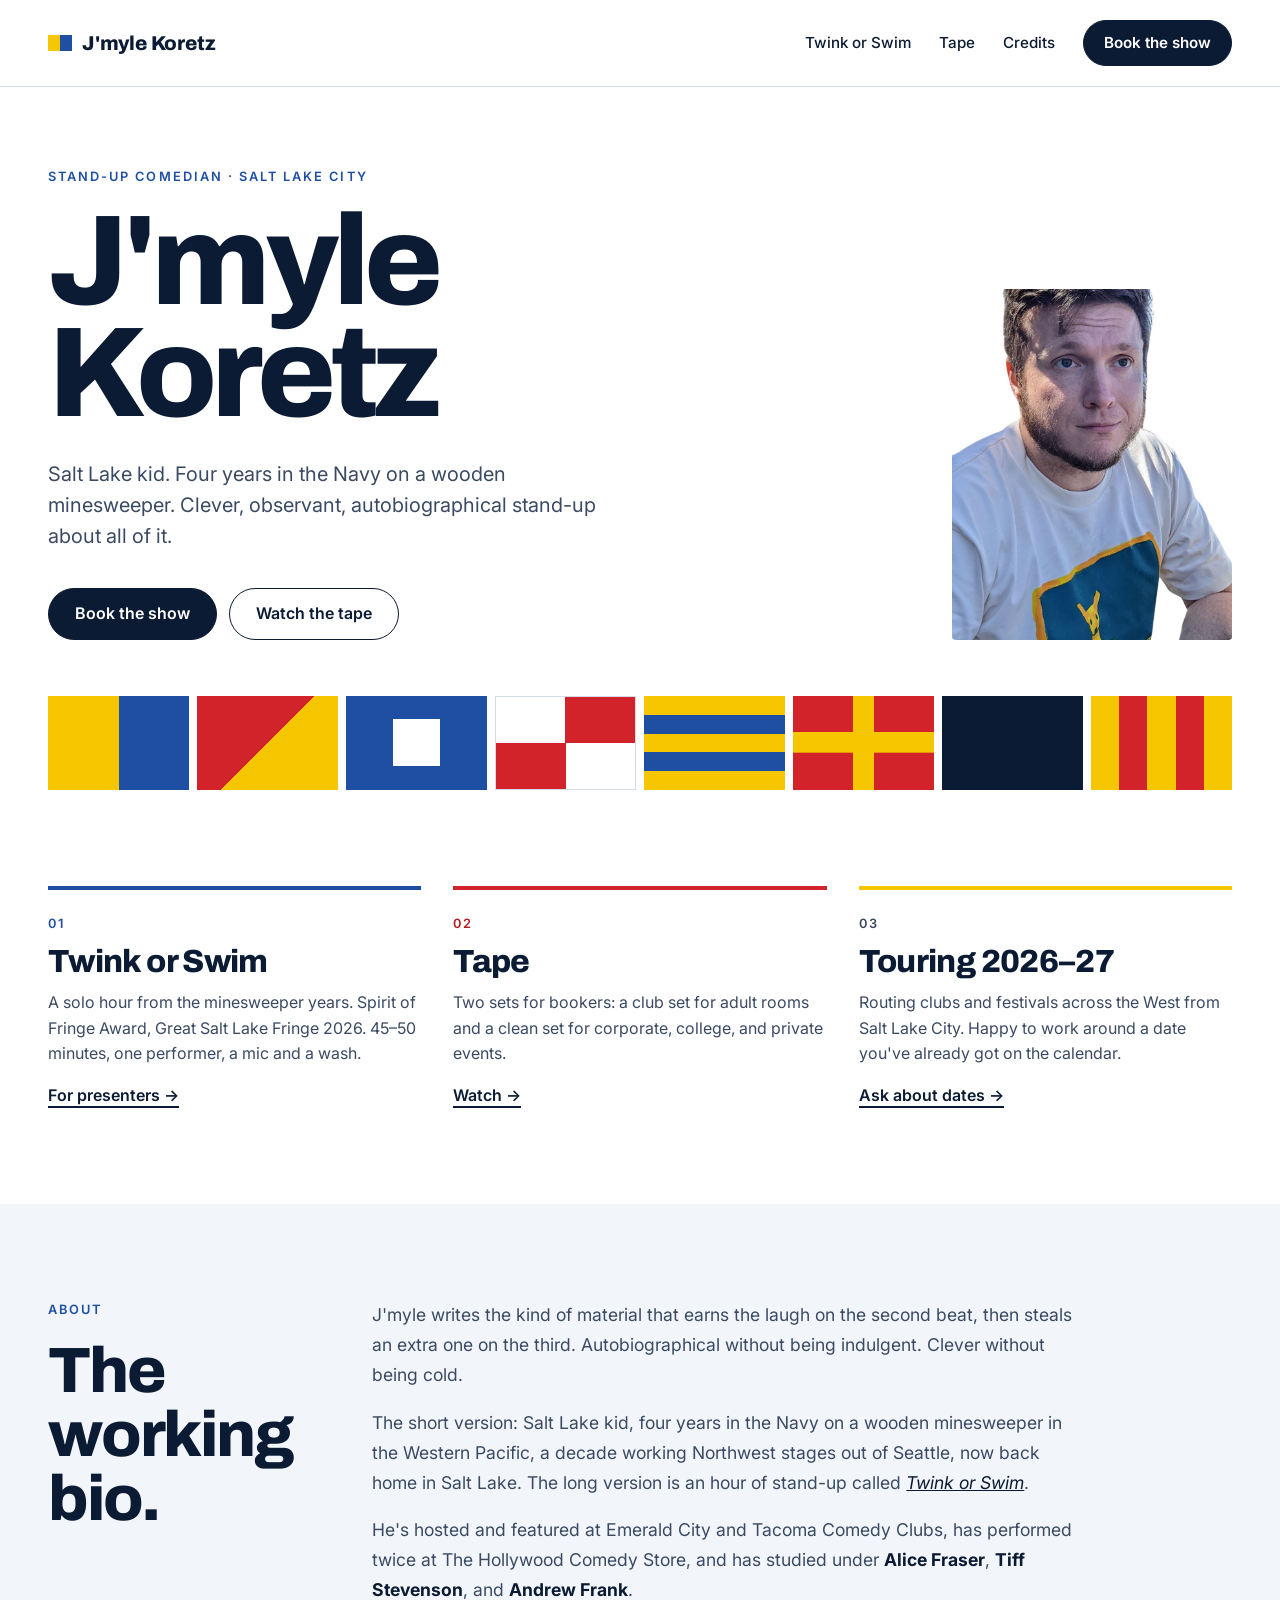
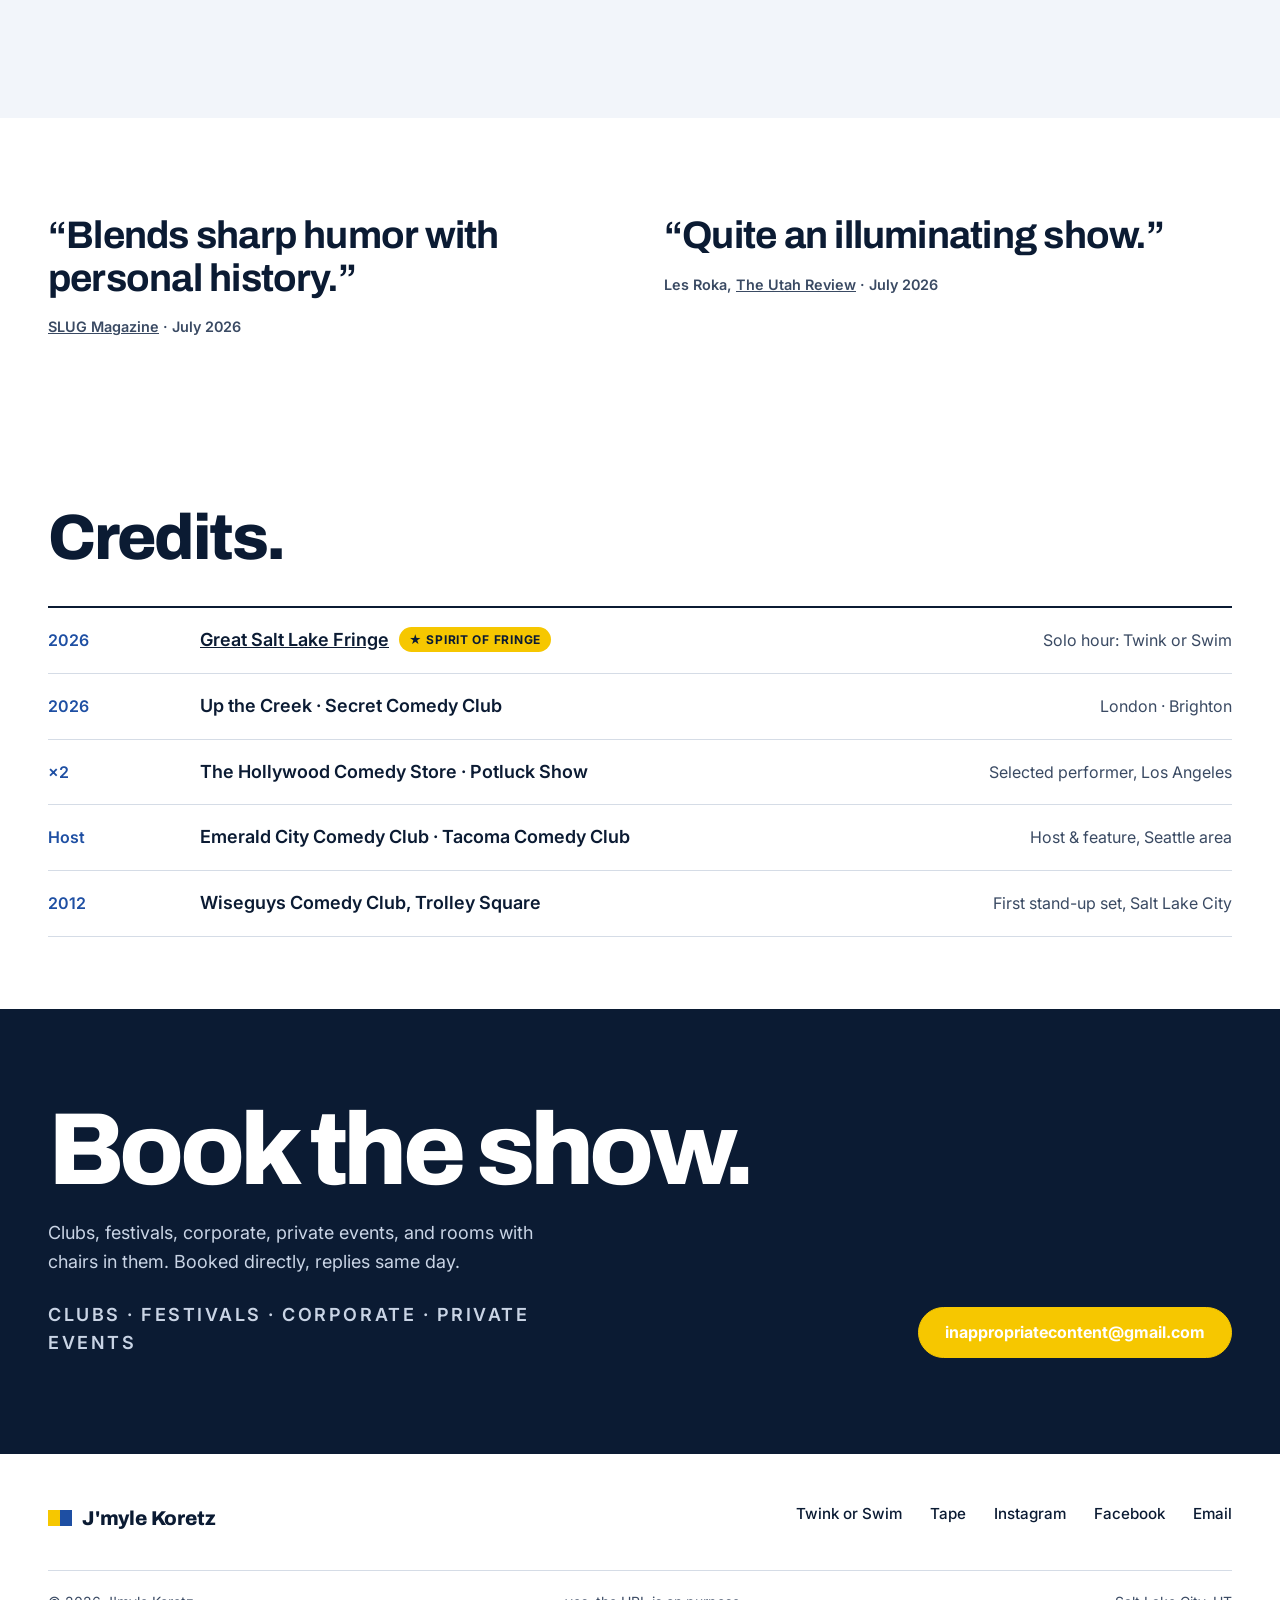
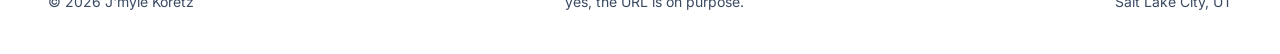
==== index.html @ 7dcb3e8c "Signal Flags theme across the site Shared site.css, K-flag favicon, Open Graph tags; home base updat" ====
<!DOCTYPE html>
<html lang="en">
<head>
<meta charset="UTF-8">
<meta name="viewport" content="width=device-width, initial-scale=1.0">
<title>J'myle Koretz — Stand-Up Comedy</title>
<meta name="description" content="J'myle Koretz is a Salt Lake City stand-up comic. Clever, observant, autobiographical. Now touring the solo hour Twink or Swim. Available for clubs, festivals, and private events.">
<meta property="og:type" content="website">
<meta property="og:url" content="https://sperm.wales/">
<meta property="og:title" content="J'myle Koretz — Stand-Up Comedy">
<meta property="og:description" content="Clever, observant, autobiographical stand-up. Now touring Twink or Swim, winner of the Spirit of Fringe Award at Great Salt Lake Fringe 2026.">
<meta property="og:image" content="https://sperm.wales/head.jpg">
<meta name="twitter:card" content="summary_large_image">
<link rel="icon" href="favicon.svg" type="image/svg+xml">
<link rel="preconnect" href="https://fonts.googleapis.com">
<link rel="preconnect" href="https://fonts.gstatic.com" crossorigin>
<link href="https://fonts.googleapis.com/css2?family=Archivo:wght@700;800&family=Inter:wght@400;500;600;700&display=swap" rel="stylesheet">
<link rel="stylesheet" href="site.css">
</head>
<body>

<header class="site-head">
  <div class="wrap">
    <a href="index.html" class="brand"><span class="brand-flag" aria-hidden="true"></span>J'myle Koretz</a>
    <nav class="nav" aria-label="Main">
      <a href="salt.html">Twink or Swim</a>
      <a href="videos.html">Tape</a>
      <a href="#credits">Credits</a>
      <a href="mailto:inappropriatecontent@gmail.com?subject=Booking%20inquiry" class="btn btn-solid">Book the show</a>
    </nav>
  </div>
</header>

<main>
<section class="hero">
  <div class="wrap">
    <div class="hero-main">
      <p class="eyebrow">Stand-up comedian · Salt Lake City</p>
      <h1 class="display">J'myle<br>Koretz</h1>
      <p class="lede">Salt Lake kid. Four years in the Navy on a wooden minesweeper. Clever, observant, autobiographical stand-up about all of it.</p>
      <div class="btn-row">
        <a href="mailto:inappropriatecontent@gmail.com?subject=Booking%20inquiry" class="btn btn-solid">Book the show</a>
        <a href="videos.html" class="btn btn-line">Watch the tape</a>
      </div>
    </div>
    <div class="portrait">
      <img src="head.jpg" alt="J'myle Koretz" width="866" height="1417">
    </div>
  </div>
</section>

<div class="wrap">
  <div class="flags" aria-hidden="true">
    <span class="f1"></span><span class="f2"></span><span class="f3"></span><span class="f4"></span>
    <span class="f5"></span><span class="f6"></span><span class="f7"></span><span class="f8"></span>
  </div>
</div>

<section class="section">
  <div class="wrap">
    <div class="cards">
      <div class="card">
        <p class="num">01</p>
        <h2 class="h3">Twink or Swim</h2>
        <p>A solo hour from the minesweeper years. Spirit of Fringe Award, Great Salt Lake Fringe 2026. 45–50 minutes, one performer, a mic and a wash.</p>
        <a href="salt.html" class="text-link">For presenters →</a>
      </div>
      <div class="card red">
        <p class="num">02</p>
        <h2 class="h3">Tape</h2>
        <p>Two sets for bookers: a club set for adult rooms and a clean set for corporate, college, and private events.</p>
        <a href="videos.html" class="text-link">Watch →</a>
      </div>
      <div class="card yellow">
        <p class="num">03</p>
        <h2 class="h3">Touring 2026–27</h2>
        <p>Routing clubs and festivals across the West from Salt Lake City. Happy to work around a date you've already got on the calendar.</p>
        <a href="mailto:inappropriatecontent@gmail.com?subject=Booking%20inquiry" class="text-link">Ask about dates →</a>
      </div>
    </div>
  </div>
</section>

<section class="section band-wash" id="about">
  <div class="wrap split">
    <div class="side">
      <p class="eyebrow">About</p>
      <h2 class="h2">The working bio.</h2>
    </div>
    <div class="main prose">
      <p>J'myle writes the kind of material that earns the laugh on the second beat, then steals an extra one on the third. Autobiographical without being indulgent. Clever without being cold.</p>
      <p>The short version: Salt Lake kid, four years in the Navy on a wooden minesweeper in the Western Pacific, a decade working Northwest stages out of Seattle, now back home in Salt Lake. The long version is an hour of stand-up called <a href="salt.html"><em>Twink or Swim</em></a>.</p>
      <p>He's hosted and featured at Emerald City and Tacoma Comedy Clubs, has performed twice at The Hollywood Comedy Store, and has studied under <strong>Alice Fraser</strong>, <strong>Tiff Stevenson</strong>, and <strong>Andrew Frank</strong>.</p>
    </div>
  </div>
</section>

<section class="section">
  <div class="wrap quotes">
    <blockquote class="quote">
      <p>“Blends sharp humor with personal history.”</p>
      <cite><a href="https://www.slugmag.com/arts/art/performance-theatre/jmyle-koretz-dives-into-comedy-with-twink-or-swim/" target="_blank" rel="noopener">SLUG Magazine</a> · July 2026</cite>
    </blockquote>
    <blockquote class="quote">
      <p>“Quite an illuminating show.”</p>
      <cite>Les Roka, <a href="https://www.theutahreview.com/a-very-robust-first-weekend-12th-great-salt-lake-fringe-festival-resumes-july-30-aug-2-at-four-salt-lake-city-venues/" target="_blank" rel="noopener">The Utah Review</a> · July 2026</cite>
    </blockquote>
  </div>
</section>

<section class="section-tight" id="credits">
  <div class="wrap">
    <h2 class="h2">Credits.</h2>
    <div class="rows">
      <div class="row"><span class="k">2026</span><span class="v"><a href="salt.html">Great Salt Lake Fringe</a><span class="award">★ Spirit of Fringe</span></span><span class="n">Solo hour: Twink or Swim</span></div>
      <div class="row"><span class="k">2026</span><span class="v">Up the Creek · Secret Comedy Club</span><span class="n">London · Brighton</span></div>
      <div class="row"><span class="k">×2</span><span class="v">The Hollywood Comedy Store · Potluck Show</span><span class="n">Selected performer, Los Angeles</span></div>
      <div class="row"><span class="k">Host</span><span class="v">Emerald City Comedy Club · Tacoma Comedy Club</span><span class="n">Host &amp; feature, Seattle area</span></div>
      <div class="row"><span class="k">2012</span><span class="v">Wiseguys Comedy Club, Trolley Square</span><span class="n">First stand-up set, Salt Lake City</span></div>
    </div>
  </div>
</section>
</main>

<section class="section band-navy book" id="booking">
  <div class="wrap">
    <div>
      <h2 class="display">Book the show.</h2>
      <p>Clubs, festivals, corporate, private events, and rooms with chairs in them. Booked directly, replies same day.</p>
      <p class="book-types">Clubs · Festivals · Corporate · Private events</p>
    </div>
    <a href="mailto:inappropriatecontent@gmail.com?subject=Booking%20inquiry" class="btn btn-flag">inappropriatecontent@gmail.com</a>
  </div>
</section>

<footer class="site-foot">
  <div class="wrap">
    <div class="foot-grid">
      <a href="index.html" class="brand"><span class="brand-flag" aria-hidden="true"></span>J'myle Koretz</a>
      <nav class="foot-links" aria-label="Footer">
        <a href="salt.html">Twink or Swim</a>
        <a href="videos.html">Tape</a>
        <a href="https://instagram.com/theinappropriatecontent" target="_blank" rel="noopener">Instagram</a>
        <a href="https://facebook.com/inappropriatecontent" target="_blank" rel="noopener">Facebook</a>
        <a href="mailto:inappropriatecontent@gmail.com">Email</a>
      </nav>
    </div>
    <div class="foot-meta">
      <span>© 2026 J'myle Koretz</span>
      <span>yes, the URL is on purpose.</span>
      <span>Salt Lake City, UT</span>
    </div>
  </div>
</footer>

</body>
</html>
---- site.css ----
/* =========================================================
   sperm.wales — Signal Flags theme
   Shared by index.html, salt.html, videos.html
   ========================================================= */

:root {
  --navy: #0B1B33;      /* primary ink + dark bands */
  --blue: #1E4FA3;      /* flag blue, links, labels */
  --red: #D2232A;       /* flag red (fills) */
  --red-text: #B01D23;  /* flag red, text-safe on white */
  --yellow: #F6C700;    /* flag yellow (fills, CTA on navy) */
  --soft: #3A4A63;      /* body copy on white */
  --mist: #C9D4E5;      /* body copy on navy */
  --line: #D5DCE6;      /* hairlines */
  --wash: #F2F5FA;      /* alt section bg */
  --panel: #E9EEF6;     /* image placeholders */
  --white: #FFFFFF;

  --display: 'Archivo', 'Helvetica Neue', Arial, sans-serif;
  --body: 'Inter', system-ui, -apple-system, sans-serif;

  --gutter: clamp(16px, 4vw, 48px);
  --max: 1280px;
}

* { box-sizing: border-box; margin: 0; padding: 0; }
html { scroll-behavior: smooth; }
body {
  background: var(--white);
  color: var(--navy);
  font-family: var(--body);
  font-size: 1rem;
  line-height: 1.6;
  -webkit-font-smoothing: antialiased;
  overflow-x: hidden;
}
img { display: block; max-width: 100%; }
a { color: var(--navy); }
a:hover { color: var(--blue); }
:focus-visible { outline: 3px solid var(--blue); outline-offset: 3px; }

.wrap { max-width: var(--max); margin: 0 auto; padding-inline: var(--gutter); }

/* ===== Header / nav ===== */
.site-head { border-bottom: 1px solid var(--line); }
.site-head .wrap {
  display: flex; flex-wrap: wrap; justify-content: space-between; align-items: center;
  gap: 12px 24px; padding-block: 20px;
}
.brand {
  font-family: var(--display); font-weight: 800; font-size: 1.25rem;
  letter-spacing: -0.01em; text-decoration: none;
  display: inline-flex; align-items: center; gap: 10px;
}
.brand-flag {
  width: 24px; height: 16px; flex: none;
  background: linear-gradient(90deg, var(--yellow) 50%, var(--blue) 50%);
}
.nav { display: flex; flex-wrap: wrap; align-items: center; gap: 8px 28px; font-size: 0.95rem; font-weight: 500; }
.nav a { text-decoration: none; }
.nav a[aria-current="page"] { color: var(--blue); box-shadow: inset 0 -2px 0 var(--blue); }

/* ===== Buttons ===== */
.btn {
  display: inline-flex; align-items: center; justify-content: center; min-height: 48px;
  padding: 12px 26px; border-radius: 999px; font-weight: 600; text-decoration: none;
  border: 1.5px solid var(--navy); transition: background .15s, color .15s, border-color .15s;
}
.btn-solid { background: var(--navy); color: var(--white); }
.btn-solid:hover { background: var(--blue); border-color: var(--blue); color: var(--white); }
.btn-line { background: transparent; color: var(--navy); }
.btn-line:hover { background: var(--navy); color: var(--white); }
.btn-flag { background: var(--yellow); border-color: var(--yellow); color: var(--navy); font-weight: 700; }
.btn-flag:hover { background: var(--white); border-color: var(--white); color: var(--navy); }
.nav .btn { min-height: 44px; padding: 10px 20px; }
.btn-row { display: flex; flex-wrap: wrap; gap: 12px; }

/* ===== Type ===== */
.eyebrow {
  font-size: 0.8rem; font-weight: 600; letter-spacing: 0.16em; text-transform: uppercase;
  color: var(--blue); margin-bottom: 18px;
}
.display {
  font-family: var(--display); font-weight: 800; letter-spacing: -0.045em; line-height: 0.88;
  font-size: clamp(3.5rem, 10vw, 9rem);
}
.h2 {
  font-family: var(--display); font-weight: 800; letter-spacing: -0.035em; line-height: 1;
  font-size: clamp(2.4rem, 5vw, 4rem); margin-bottom: 36px;
}
.h3 { font-family: var(--display); font-weight: 800; font-size: 2rem; letter-spacing: -0.02em; line-height: 1; }
.lede { font-size: 1.25rem; line-height: 1.55; color: var(--soft); max-width: 36rem; }
.prose p { font-size: 1.1rem; line-height: 1.7; color: var(--soft); max-width: 44rem; margin-bottom: 1.1rem; }
.prose strong { color: var(--navy); }
.text-link { font-weight: 600; text-decoration: none; box-shadow: inset 0 -2px 0 currentColor; }

/* ===== Hero ===== */
.hero .wrap {
  display: flex; flex-wrap: wrap; align-items: flex-end; gap: 48px;
  padding-block: clamp(48px, 7vw, 80px) 56px;
}
.hero-main { flex: 999 1 560px; min-width: 0; }
.hero-main .lede { margin-top: 28px; }
.hero-main .btn-row { margin-top: 36px; }
.portrait {
  flex: 1 1 280px; max-width: 360px; aspect-ratio: 4 / 5;
  background: var(--panel); border-radius: 4px; overflow: hidden;
}
.portrait img { width: 100%; height: 100%; object-fit: cover; }

/* ===== Signal flag strip (decorative) ===== */
.flags { display: grid; grid-template-columns: repeat(8, minmax(0, 1fr)); gap: 8px; }
.flags span { aspect-ratio: 3 / 2; position: relative; display: block; }
.flags .f1 { background: linear-gradient(90deg, var(--yellow) 50%, var(--blue) 50%); }
.flags .f2 { background: linear-gradient(135deg, var(--red) 50%, var(--yellow) 50%); }
.flags .f3 { background: var(--blue); }
.flags .f3::after { content: ""; position: absolute; inset: 25% 33%; background: var(--white); }
.flags .f4 { background: conic-gradient(var(--red) 0 25%, var(--white) 0 50%, var(--red) 0 75%, var(--white) 0); box-shadow: inset 0 0 0 1px var(--line); }
.flags .f5 { background: repeating-linear-gradient(180deg, var(--yellow) 0 20%, var(--blue) 20% 40%); }
.flags .f6 {
  background:
    linear-gradient(var(--yellow), var(--yellow)) center / 100% 22% no-repeat,
    linear-gradient(var(--yellow), var(--yellow)) center / 15% 100% no-repeat,
    var(--red);
}
.flags .f7 { background: var(--navy); }
.flags .f8 { background: repeating-linear-gradient(90deg, var(--yellow) 0 20%, var(--red) 20% 40%); }
@media (max-width: 560px) {
  .flags { grid-template-columns: repeat(4, minmax(0, 1fr)); }
  .flags .f5, .flags .f6, .flags .f7, .flags .f8 { display: none; }
}

/* ===== Sections ===== */
.section { padding-block: clamp(64px, 8vw, 96px); }
.section-tight { padding-block: clamp(48px, 6vw, 72px); }
.band-wash { background: var(--wash); }
.band-navy { background: var(--navy); color: var(--white); }
.band-navy .eyebrow { color: var(--yellow); }
.band-navy .lede, .band-navy p { color: var(--mist); }
.band-navy a { color: var(--white); }

/* numbered cards with flag-colored rule */
.cards { display: grid; grid-template-columns: repeat(auto-fit, minmax(260px, 1fr)); gap: 32px; }
.card { border-top: 4px solid var(--blue); padding-top: 24px; }
.card.red { border-top-color: var(--red); }
.card.yellow { border-top-color: var(--yellow); }
.card .num { font-size: 0.8rem; font-weight: 600; letter-spacing: 0.16em; color: var(--blue); }
.card.red .num { color: var(--red-text); }
.card.yellow .num { color: var(--soft); }
.card .h3 { margin: 12px 0; }
.card p { color: var(--soft); }
.card .text-link { display: inline-block; margin-top: 16px; }

/* two-column split */
.split { display: flex; flex-wrap: wrap; gap: 32px 64px; align-items: flex-start; }
.split > .side { flex: 1 1 260px; }
.split > .main { flex: 999 1 520px; min-width: 0; }

/* press */
.quotes { display: flex; flex-wrap: wrap; gap: 48px; }
.quote { flex: 1 1 380px; }
.quote p {
  font-family: var(--display); font-weight: 700; letter-spacing: -0.02em; line-height: 1.1;
  font-size: clamp(1.75rem, 3vw, 2.5rem); color: var(--navy);
}
.quote cite { display: block; margin-top: 16px; font-style: normal; font-size: 0.9rem; font-weight: 600; color: var(--soft); }
.quote cite a { color: inherit; }

/* list table (credits, specs) */
.rows { border-top: 2px solid var(--navy); }
.row {
  display: flex; flex-wrap: wrap; align-items: baseline; gap: 4px 32px;
  padding-block: 18px; border-bottom: 1px solid var(--line);
}
.row .k { flex: 0 0 120px; font-weight: 600; color: var(--blue); }
.row .v { flex: 1 1 300px; font-size: 1.125rem; font-weight: 600; }
.row .n { color: var(--soft); }
.award {
  display: inline-block; margin-left: 10px; padding: 3px 10px; border-radius: 999px;
  background: var(--yellow); color: var(--navy); font-size: 0.75rem; font-weight: 700;
  letter-spacing: 0.06em; text-transform: uppercase; vertical-align: 0.15em;
}

/* spec grid */
.specs { display: grid; grid-template-columns: repeat(4, minmax(0, 1fr)); border-top: 2px solid var(--navy); }
.specs div { padding: 16px 16px 18px 0; border-bottom: 1px solid var(--line); }
.specs div + div { padding-left: 16px; border-left: 1px solid var(--line); }
.specs dt { font-size: 0.75rem; font-weight: 600; letter-spacing: 0.14em; text-transform: uppercase; color: var(--blue); }
.specs dd { font-family: var(--display); font-weight: 700; font-size: 1.4rem; letter-spacing: -0.01em; margin-top: 4px; }
@media (max-width: 700px) {
  .specs { grid-template-columns: repeat(2, minmax(0, 1fr)); }
  .specs div:nth-child(3) { border-left: none; padding-left: 0; }
}
.band-navy .specs { border-top-color: var(--white); }
.band-navy .specs div { border-color: rgba(255,255,255,.2); }
.band-navy .specs dt { color: var(--yellow); }

/* video */
.videos { display: flex; flex-wrap: wrap; gap: 40px 32px; }
.video { flex: 1 1 420px; min-width: 0; }
.frame { position: relative; aspect-ratio: 16 / 9; background: var(--navy); border-radius: 4px; overflow: hidden; }
.frame iframe { position: absolute; inset: 0; width: 100%; height: 100%; border: 0; }
.video h3 { margin-top: 18px; font-size: 1.25rem; font-weight: 600; display: flex; flex-wrap: wrap; gap: 10px; align-items: center; }
.video p { color: var(--soft); margin-top: 4px; }
.tag {
  display: inline-block; padding: 3px 10px; border-radius: 999px; font-size: 0.72rem; font-weight: 700;
  letter-spacing: 0.08em; text-transform: uppercase; border: 1.5px solid currentColor;
}
.tag.red { color: var(--red-text); }
.tag.blue { color: var(--blue); }

/* booking band */
.book .wrap { display: flex; flex-wrap: wrap; gap: 32px; align-items: flex-end; justify-content: space-between; }
.book .display { font-size: clamp(3rem, 8vw, 6.5rem); color: var(--white); }
.book p { margin-top: 24px; max-width: 32rem; font-size: 1.125rem; }
.book-types { margin-top: 20px; font-size: 0.85rem; font-weight: 600; letter-spacing: 0.14em; text-transform: uppercase; color: var(--mist); }

/* rider lists (show page) */
.rider { list-style: none; margin-top: 16px; }
.rider li { padding-block: 10px; border-bottom: 1px dashed var(--line); color: var(--soft); line-height: 1.5; }
.rider li:last-child { border-bottom: none; }
.rider strong {
  display: block; font-size: 0.72rem; font-weight: 700; letter-spacing: 0.14em; text-transform: uppercase; color: var(--blue);
}
.card.red .rider strong { color: var(--red-text); }
.card.yellow .rider strong { color: var(--soft); }

/* pull quote */
.pull {
  font-family: var(--display); font-weight: 700; font-size: clamp(1.5rem, 2.6vw, 2rem); line-height: 1.15;
  letter-spacing: -0.02em; color: var(--navy); max-width: 46rem; margin: 2.2rem 0;
  padding-left: 24px; border-left: 6px solid var(--yellow);
}

/* official festival handoff + disclaimer */
.fringe-handoff { display: inline-flex; align-items: center; gap: 14px; text-decoration: none; }
.fringe-handoff img { width: 64px; height: 64px; }
.fringe-handoff span { font-size: 0.9rem; font-weight: 600; line-height: 1.3; }
.disclaimer { margin-top: 28px; font-size: 0.85rem; line-height: 1.6; color: var(--soft); max-width: 60rem; }
.disclaimer strong { color: var(--navy); }

/* ===== Footer ===== */
.site-foot { padding-block: 48px 40px; }
.foot-grid { display: flex; flex-wrap: wrap; justify-content: space-between; gap: 32px; align-items: flex-start; }
.foot-links { display: flex; flex-wrap: wrap; gap: 10px 28px; font-size: 0.95rem; font-weight: 500; }
.foot-links a { text-decoration: none; }
.foot-meta {
  margin-top: 36px; padding-top: 20px; border-top: 1px solid var(--line);
  display: flex; flex-wrap: wrap; justify-content: space-between; gap: 12px; font-size: 0.875rem; color: var(--soft);
}

@media (prefers-reduced-motion: reduce) {
  * { transition: none !important; animation: none !important; }
  html { scroll-behavior: auto; }
}
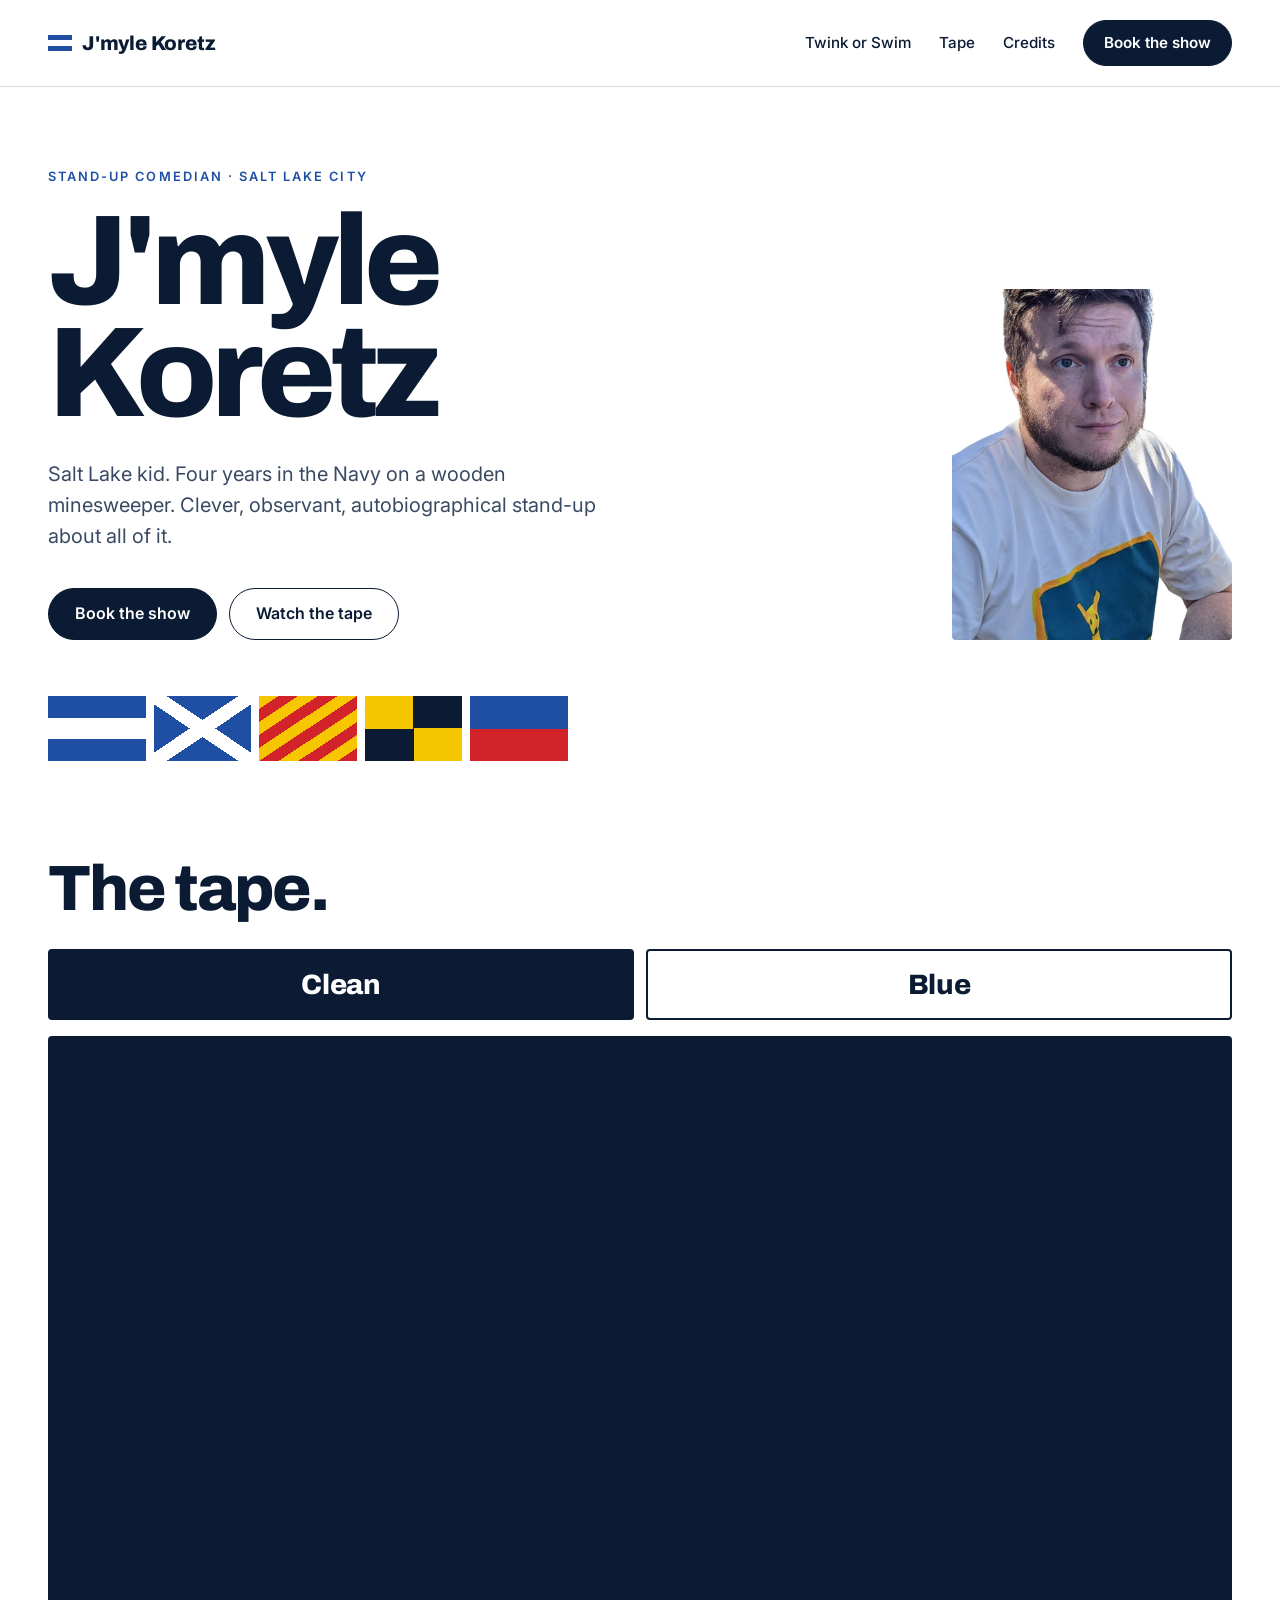
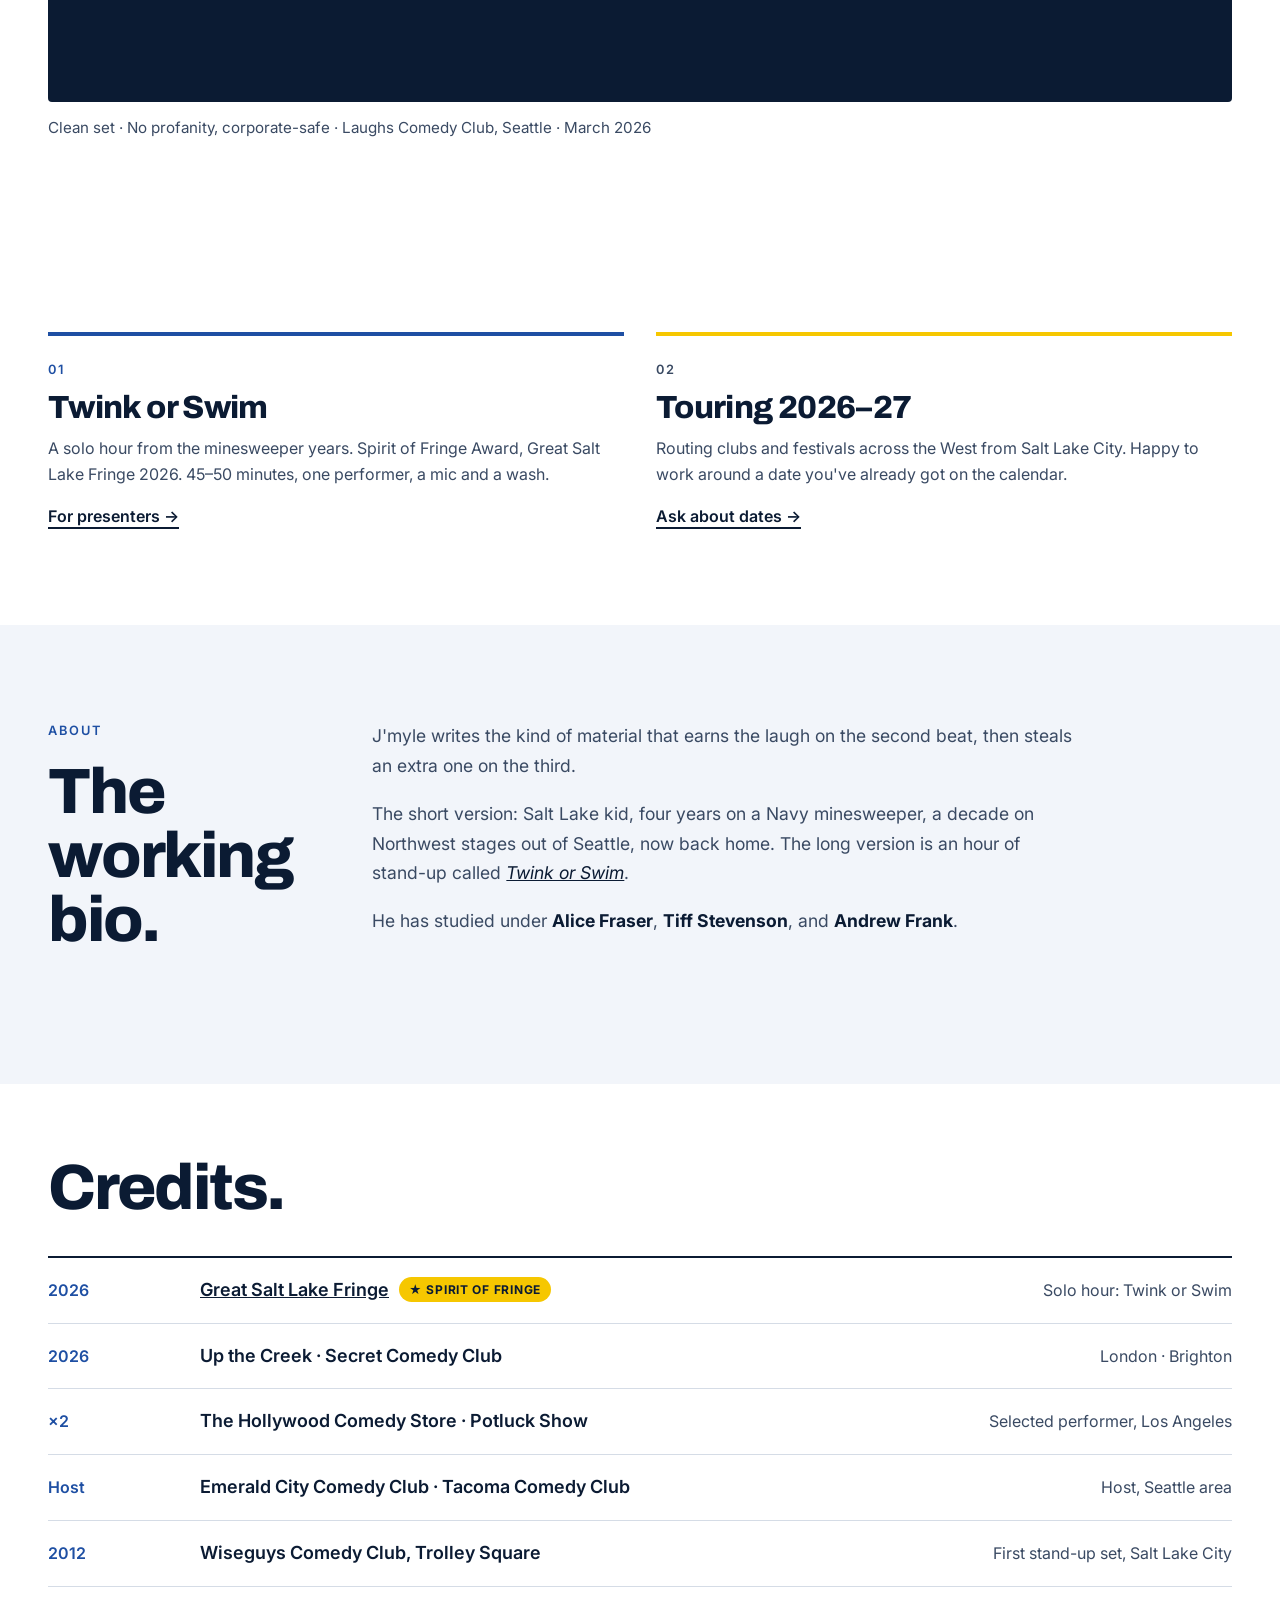
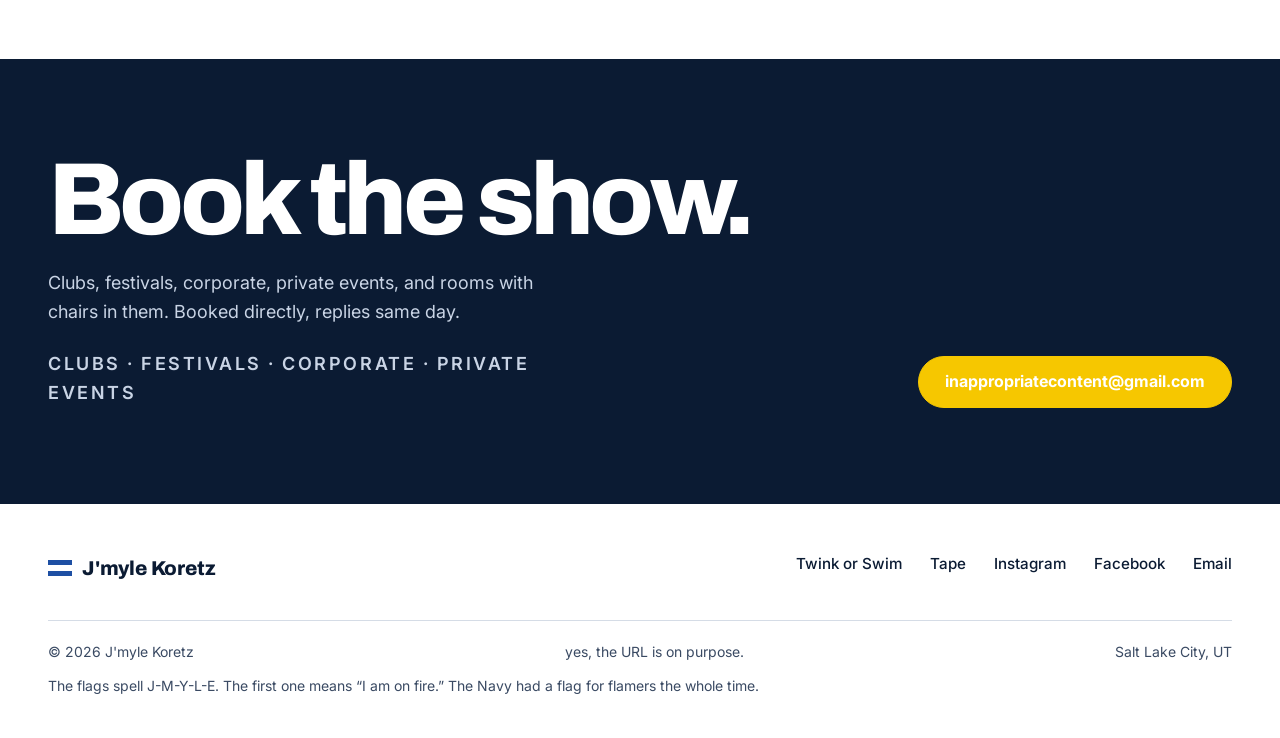
==== commit 0f32055f: "Spell J'MYLE in signal flags, move tape to home page - Flag strip now spells J-M-Y-L-E (Juliet, Mike" ====
--- a/index.html
+++ b/index.html
@@ -24,7 +24,7 @@
     <a href="index.html" class="brand"><span class="brand-flag" aria-hidden="true"></span>J'myle Koretz</a>
     <nav class="nav" aria-label="Main">
       <a href="salt.html">Twink or Swim</a>
-      <a href="videos.html">Tape</a>
+      <a href="#tape">Tape</a>
       <a href="#credits">Credits</a>
       <a href="mailto:inappropriatecontent@gmail.com?subject=Booking%20inquiry" class="btn btn-solid">Book the show</a>
     </nav>
@@ -40,7 +40,7 @@
       <p class="lede">Salt Lake kid. Four years in the Navy on a wooden minesweeper. Clever, observant, autobiographical stand-up about all of it.</p>
       <div class="btn-row">
         <a href="mailto:inappropriatecontent@gmail.com?subject=Booking%20inquiry" class="btn btn-solid">Book the show</a>
-        <a href="videos.html" class="btn btn-line">Watch the tape</a>
+        <a href="#tape" class="btn btn-line">Watch the tape</a>
       </div>
     </div>
     <div class="portrait">
@@ -50,11 +50,32 @@
 </section>
 
 <div class="wrap">
-  <div class="flags" aria-hidden="true">
-    <span class="f1"></span><span class="f2"></span><span class="f3"></span><span class="f4"></span>
-    <span class="f5"></span><span class="f6"></span><span class="f7"></span><span class="f8"></span>
+  <div class="signal">
+    <div class="flags" role="img" aria-label="Signal flags spelling J, M, Y, L, E">
+      <span class="f-j" title="Juliet"></span><span class="f-m" title="Mike"></span><span class="f-y" title="Yankee"></span><span class="f-l" title="Lima"></span><span class="f-e" title="Echo"></span>
+    </div>
   </div>
 </div>
+
+<section class="section tape" id="tape">
+  <div class="wrap">
+    <h2 class="h2">The tape.</h2>
+    <div class="set-switch" role="group" aria-label="Choose a set">
+      <button type="button" class="set-btn" data-set="clean" aria-pressed="true">Clean</button>
+      <button type="button" class="set-btn" data-set="blue" aria-pressed="false">Blue</button>
+    </div>
+    <div class="frame">
+      <iframe id="tape-player"
+        src="https://www.youtube-nocookie.com/embed/Hfb-e0BdVHU?rel=0&modestbranding=1&start=4"
+        title="J'myle Koretz — clean set"
+        loading="lazy"
+        allow="accelerometer; autoplay; clipboard-write; encrypted-media; gyroscope; picture-in-picture"
+        allowfullscreen
+        referrerpolicy="strict-origin-when-cross-origin"></iframe>
+    </div>
+    <p class="tape-note" id="tape-note" aria-live="polite">Clean set · No profanity, corporate-safe · Laughs Comedy Club, Seattle · March 2026</p>
+  </div>
+</section>
 
 <section class="section">
   <div class="wrap">
@@ -65,14 +86,8 @@
         <p>A solo hour from the minesweeper years. Spirit of Fringe Award, Great Salt Lake Fringe 2026. 45–50 minutes, one performer, a mic and a wash.</p>
         <a href="salt.html" class="text-link">For presenters →</a>
       </div>
-      <div class="card red">
+      <div class="card yellow">
         <p class="num">02</p>
-        <h2 class="h3">Tape</h2>
-        <p>Two sets for bookers: a club set for adult rooms and a clean set for corporate, college, and private events.</p>
-        <a href="videos.html" class="text-link">Watch →</a>
-      </div>
-      <div class="card yellow">
-        <p class="num">03</p>
         <h2 class="h3">Touring 2026–27</h2>
         <p>Routing clubs and festivals across the West from Salt Lake City. Happy to work around a date you've already got on the calendar.</p>
         <a href="mailto:inappropriatecontent@gmail.com?subject=Booking%20inquiry" class="text-link">Ask about dates →</a>
@@ -88,23 +103,10 @@
       <h2 class="h2">The working bio.</h2>
     </div>
     <div class="main prose">
-      <p>J'myle writes the kind of material that earns the laugh on the second beat, then steals an extra one on the third. Autobiographical without being indulgent. Clever without being cold.</p>
-      <p>The short version: Salt Lake kid, four years in the Navy on a wooden minesweeper in the Western Pacific, a decade working Northwest stages out of Seattle, now back home in Salt Lake. The long version is an hour of stand-up called <a href="salt.html"><em>Twink or Swim</em></a>.</p>
-      <p>He's hosted and featured at Emerald City and Tacoma Comedy Clubs, has performed twice at The Hollywood Comedy Store, and has studied under <strong>Alice Fraser</strong>, <strong>Tiff Stevenson</strong>, and <strong>Andrew Frank</strong>.</p>
+      <p>J'myle writes the kind of material that earns the laugh on the second beat, then steals an extra one on the third.</p>
+      <p>The short version: Salt Lake kid, four years on a Navy minesweeper, a decade on Northwest stages out of Seattle, now back home. The long version is an hour of stand-up called <a href="salt.html"><em>Twink or Swim</em></a>.</p>
+      <p>He has studied under <strong>Alice Fraser</strong>, <strong>Tiff Stevenson</strong>, and <strong>Andrew Frank</strong>.</p>
     </div>
-  </div>
-</section>
-
-<section class="section">
-  <div class="wrap quotes">
-    <blockquote class="quote">
-      <p>“Blends sharp humor with personal history.”</p>
-      <cite><a href="https://www.slugmag.com/arts/art/performance-theatre/jmyle-koretz-dives-into-comedy-with-twink-or-swim/" target="_blank" rel="noopener">SLUG Magazine</a> · July 2026</cite>
-    </blockquote>
-    <blockquote class="quote">
-      <p>“Quite an illuminating show.”</p>
-      <cite>Les Roka, <a href="https://www.theutahreview.com/a-very-robust-first-weekend-12th-great-salt-lake-fringe-festival-resumes-july-30-aug-2-at-four-salt-lake-city-venues/" target="_blank" rel="noopener">The Utah Review</a> · July 2026</cite>
-    </blockquote>
   </div>
 </section>
 
@@ -115,7 +117,7 @@
       <div class="row"><span class="k">2026</span><span class="v"><a href="salt.html">Great Salt Lake Fringe</a><span class="award">★ Spirit of Fringe</span></span><span class="n">Solo hour: Twink or Swim</span></div>
       <div class="row"><span class="k">2026</span><span class="v">Up the Creek · Secret Comedy Club</span><span class="n">London · Brighton</span></div>
       <div class="row"><span class="k">×2</span><span class="v">The Hollywood Comedy Store · Potluck Show</span><span class="n">Selected performer, Los Angeles</span></div>
-      <div class="row"><span class="k">Host</span><span class="v">Emerald City Comedy Club · Tacoma Comedy Club</span><span class="n">Host &amp; feature, Seattle area</span></div>
+      <div class="row"><span class="k">Host</span><span class="v">Emerald City Comedy Club · Tacoma Comedy Club</span><span class="n">Host, Seattle area</span></div>
       <div class="row"><span class="k">2012</span><span class="v">Wiseguys Comedy Club, Trolley Square</span><span class="n">First stand-up set, Salt Lake City</span></div>
     </div>
   </div>
@@ -139,7 +141,7 @@
       <a href="index.html" class="brand"><span class="brand-flag" aria-hidden="true"></span>J'myle Koretz</a>
       <nav class="foot-links" aria-label="Footer">
         <a href="salt.html">Twink or Swim</a>
-        <a href="videos.html">Tape</a>
+        <a href="#tape">Tape</a>
         <a href="https://instagram.com/theinappropriatecontent" target="_blank" rel="noopener">Instagram</a>
         <a href="https://facebook.com/inappropriatecontent" target="_blank" rel="noopener">Facebook</a>
         <a href="mailto:inappropriatecontent@gmail.com">Email</a>
@@ -150,8 +152,38 @@
       <span>yes, the URL is on purpose.</span>
       <span>Salt Lake City, UT</span>
     </div>
+    <p class="foot-note">The flags spell J-M-Y-L-E. The first one means “I am on fire.” The Navy had a flag for flamers the whole time.</p>
   </div>
 </footer>
 
+<script>
+(function () {
+  var sets = {
+    clean: { id: 'Hfb-e0BdVHU', start: 4, title: "J'myle Koretz — clean set",
+             note: 'Clean set · No profanity, corporate-safe · Laughs Comedy Club, Seattle · March 2026' },
+    blue:  { id: '5keAHwr9SGQ', title: "J'myle Koretz — club set",
+             note: 'Blue set · Adult language, adult themes · Mockingbird Comedy, Seattle · October 2026' }
+  };
+  var player = document.getElementById('tape-player');
+  var note = document.getElementById('tape-note');
+  var buttons = document.querySelectorAll('.set-btn');
+  function show(name, play) {
+    var s = sets[name];
+    if (!s) return;
+    player.src = 'https://www.youtube-nocookie.com/embed/' + s.id + '?rel=0&modestbranding=1' + (s.start ? '&start=' + s.start : '') + (play ? '&autoplay=1' : '');
+    player.title = s.title;
+    note.textContent = s.note;
+    buttons.forEach(function (b) { b.setAttribute('aria-pressed', String(b.dataset.set === name)); });
+  }
+  buttons.forEach(function (b) {
+    b.addEventListener('click', function () {
+      if (b.getAttribute('aria-pressed') !== 'true') show(b.dataset.set, true);
+    });
+  });
+  if (location.hash === '#blue') { show('blue', false); document.getElementById('tape').scrollIntoView(); }
+  if (location.hash === '#clean') { document.getElementById('tape').scrollIntoView(); }
+})();
+</script>
+
 </body>
 </html>
--- a/site.css
+++ b/site.css
@@ -1,6 +1,6 @@
 /* =========================================================
    sperm.wales — Signal Flags theme
-   Shared by index.html, salt.html, videos.html
+   Shared by index.html and salt.html
    ========================================================= */
 
 :root {
@@ -54,7 +54,7 @@
 }
 .brand-flag {
   width: 24px; height: 16px; flex: none;
-  background: linear-gradient(90deg, var(--yellow) 50%, var(--blue) 50%);
+  background: linear-gradient(180deg, var(--blue) 33.33%, var(--white) 33.33% 66.67%, var(--blue) 66.67%);
 }
 .nav { display: flex; flex-wrap: wrap; align-items: center; gap: 8px 28px; font-size: 0.95rem; font-weight: 500; }
 .nav a { text-decoration: none; }
@@ -108,27 +108,25 @@
 }
 .portrait img { width: 100%; height: 100%; object-fit: cover; }
 
-/* ===== Signal flag strip (decorative) ===== */
-.flags { display: grid; grid-template-columns: repeat(8, minmax(0, 1fr)); gap: 8px; }
+/* ===== Signal flag strip: J-M-Y-L-E in the International Code of Signals ===== */
+.signal { display: flex; flex-wrap: wrap; align-items: center; gap: 20px 40px; }
+.flags { display: grid; grid-template-columns: repeat(5, minmax(0, 1fr)); gap: 8px; flex: 1 1 320px; max-width: 520px; }
 .flags span { aspect-ratio: 3 / 2; position: relative; display: block; }
-.flags .f1 { background: linear-gradient(90deg, var(--yellow) 50%, var(--blue) 50%); }
-.flags .f2 { background: linear-gradient(135deg, var(--red) 50%, var(--yellow) 50%); }
-.flags .f3 { background: var(--blue); }
-.flags .f3::after { content: ""; position: absolute; inset: 25% 33%; background: var(--white); }
-.flags .f4 { background: conic-gradient(var(--red) 0 25%, var(--white) 0 50%, var(--red) 0 75%, var(--white) 0); box-shadow: inset 0 0 0 1px var(--line); }
-.flags .f5 { background: repeating-linear-gradient(180deg, var(--yellow) 0 20%, var(--blue) 20% 40%); }
-.flags .f6 {
+/* Juliet: blue, white, blue */
+.flags .f-j { background: linear-gradient(180deg, var(--blue) 33.33%, var(--white) 33.33% 66.67%, var(--blue) 66.67%); }
+/* Mike: white saltire on blue */
+.flags .f-m {
   background:
-    linear-gradient(var(--yellow), var(--yellow)) center / 100% 22% no-repeat,
-    linear-gradient(var(--yellow), var(--yellow)) center / 15% 100% no-repeat,
-    var(--red);
-}
-.flags .f7 { background: var(--navy); }
-.flags .f8 { background: repeating-linear-gradient(90deg, var(--yellow) 0 20%, var(--red) 20% 40%); }
-@media (max-width: 560px) {
-  .flags { grid-template-columns: repeat(4, minmax(0, 1fr)); }
-  .flags .f5, .flags .f6, .flags .f7, .flags .f8 { display: none; }
-}
+    linear-gradient(to top right, transparent calc(50% - 7px), var(--white) calc(50% - 7px) calc(50% + 7px), transparent calc(50% + 7px)),
+    linear-gradient(to top left, transparent calc(50% - 7px), var(--white) calc(50% - 7px) calc(50% + 7px), transparent calc(50% + 7px)),
+    var(--blue);
+}
+/* Yankee: yellow and red diagonal stripes */
+.flags .f-y { background: repeating-linear-gradient(to bottom right, var(--yellow) 0 10%, var(--red) 10% 20%); }
+/* Lima: yellow and black quarters */
+.flags .f-l { background: conic-gradient(var(--navy) 0 25%, var(--yellow) 0 50%, var(--navy) 0 75%, var(--yellow) 0); }
+/* Echo: blue over red */
+.flags .f-e { background: linear-gradient(180deg, var(--blue) 50%, var(--red) 50%); }
 
 /* ===== Sections ===== */
 .section { padding-block: clamp(64px, 8vw, 96px); }
@@ -202,6 +200,21 @@
 .frame iframe { position: absolute; inset: 0; width: 100%; height: 100%; border: 0; }
 .video h3 { margin-top: 18px; font-size: 1.25rem; font-weight: 600; display: flex; flex-wrap: wrap; gap: 10px; align-items: center; }
 .video p { color: var(--soft); margin-top: 4px; }
+/* ===== Home page tape player: one frame, two sets ===== */
+.tape { scroll-margin-top: 16px; }
+.tape .h2 { margin-bottom: 28px; }
+.set-switch { display: grid; grid-template-columns: 1fr 1fr; gap: 12px; margin-bottom: 16px; }
+.set-btn {
+  font-family: var(--display); font-weight: 800; font-size: clamp(1.25rem, 3vw, 1.75rem); letter-spacing: -0.01em;
+  padding: 18px 16px; border: 2px solid var(--navy); border-radius: 4px;
+  background: transparent; color: var(--navy); cursor: pointer;
+  transition: background .15s, color .15s;
+}
+.set-btn:hover { background: var(--wash); }
+.set-btn[aria-pressed="true"] { background: var(--navy); color: var(--white); }
+.set-btn:focus-visible { outline: 3px solid var(--blue); outline-offset: 3px; }
+.tape-note { margin-top: 14px; font-size: 0.95rem; color: var(--soft); }
+
 .tag {
   display: inline-block; padding: 3px 10px; border-radius: 999px; font-size: 0.72rem; font-weight: 700;
   letter-spacing: 0.08em; text-transform: uppercase; border: 1.5px solid currentColor;
@@ -248,6 +261,7 @@
   margin-top: 36px; padding-top: 20px; border-top: 1px solid var(--line);
   display: flex; flex-wrap: wrap; justify-content: space-between; gap: 12px; font-size: 0.875rem; color: var(--soft);
 }
+.foot-note { margin-top: 12px; font-size: 0.875rem; color: var(--soft); }
 
 @media (prefers-reduced-motion: reduce) {
   * { transition: none !important; animation: none !important; }
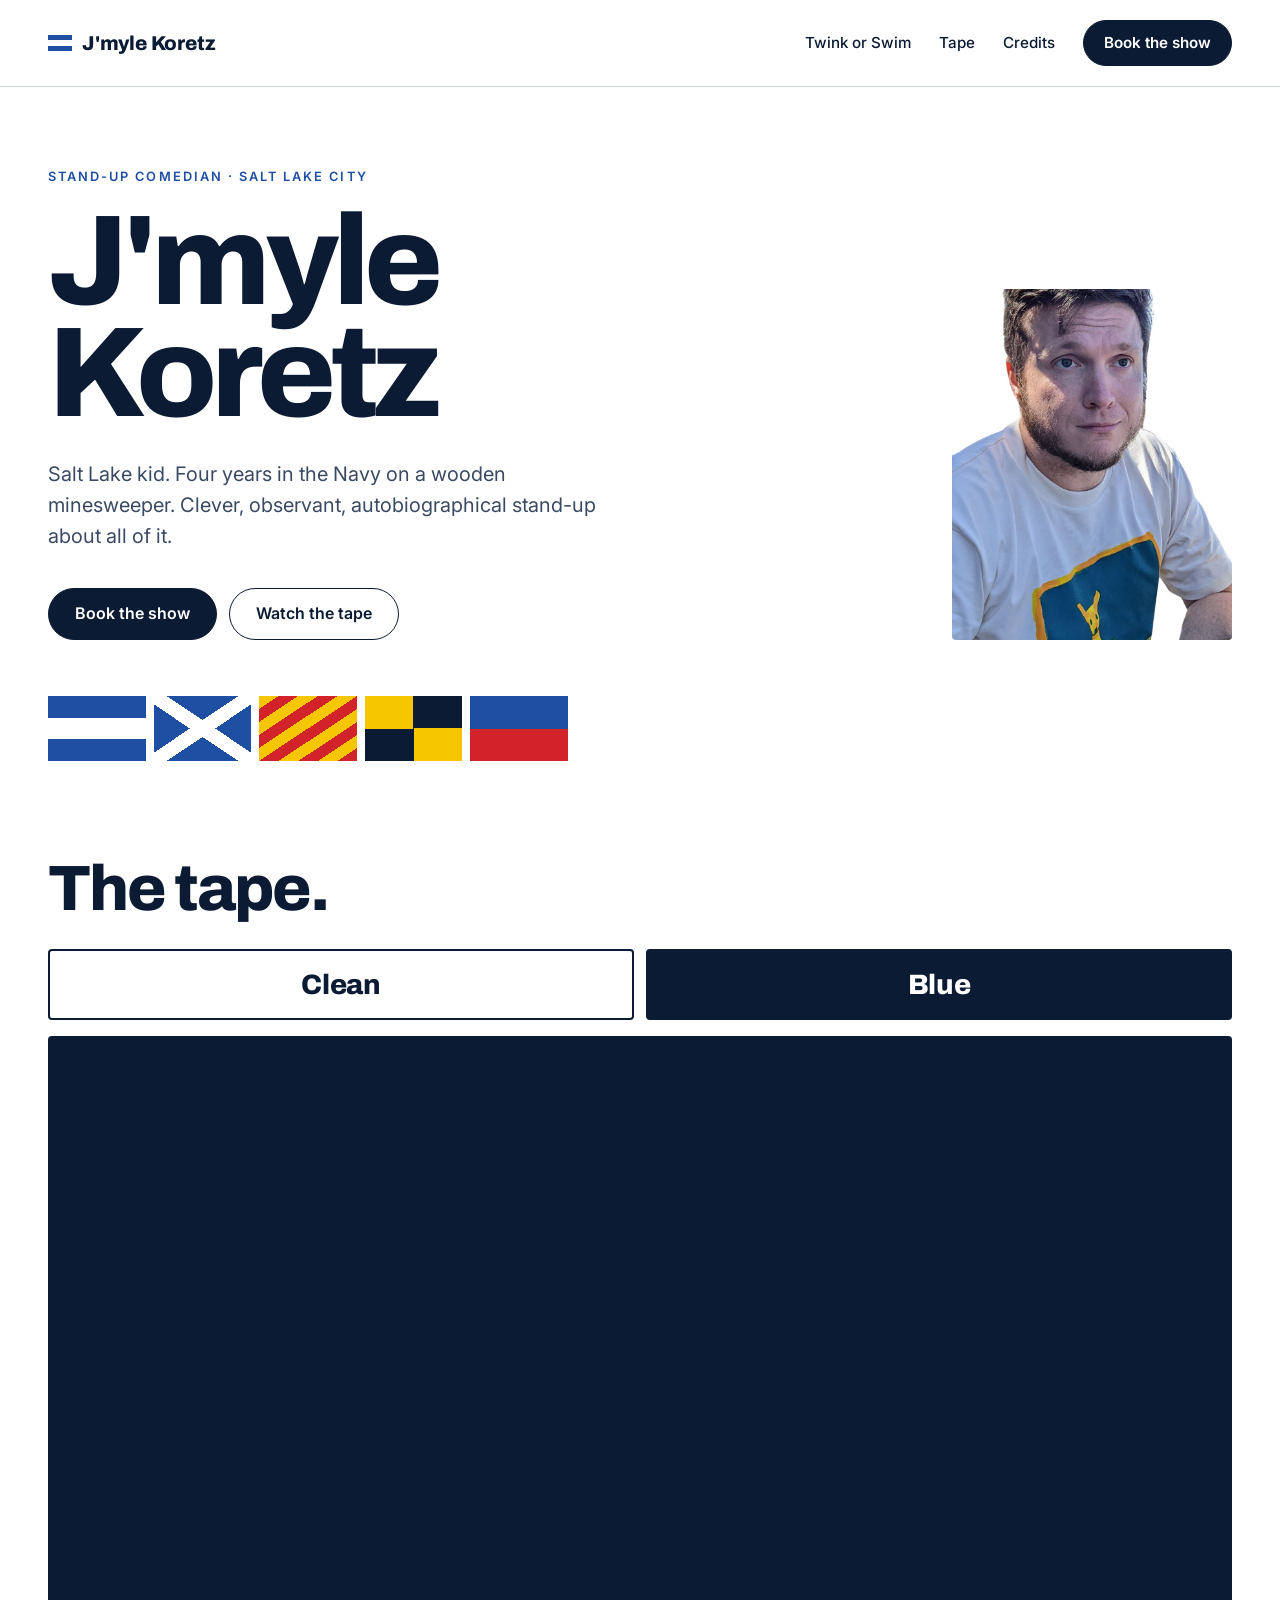
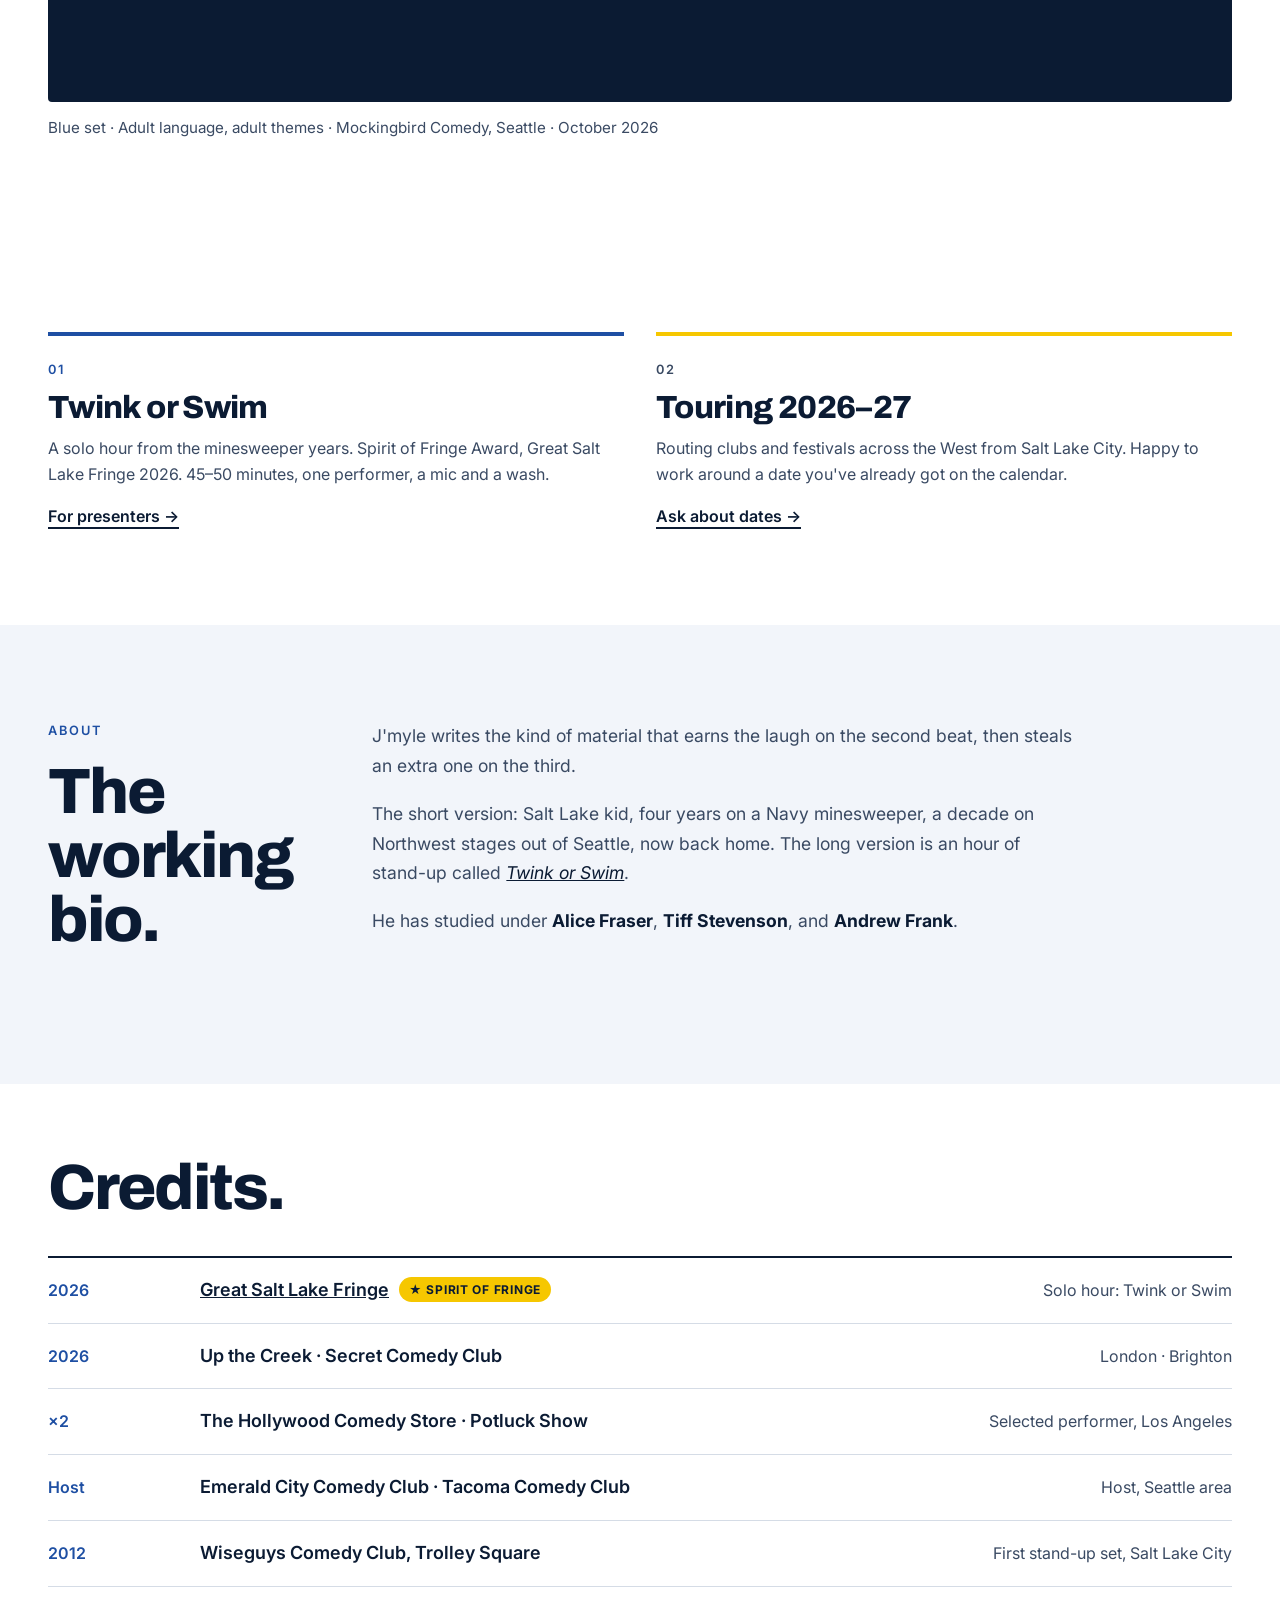
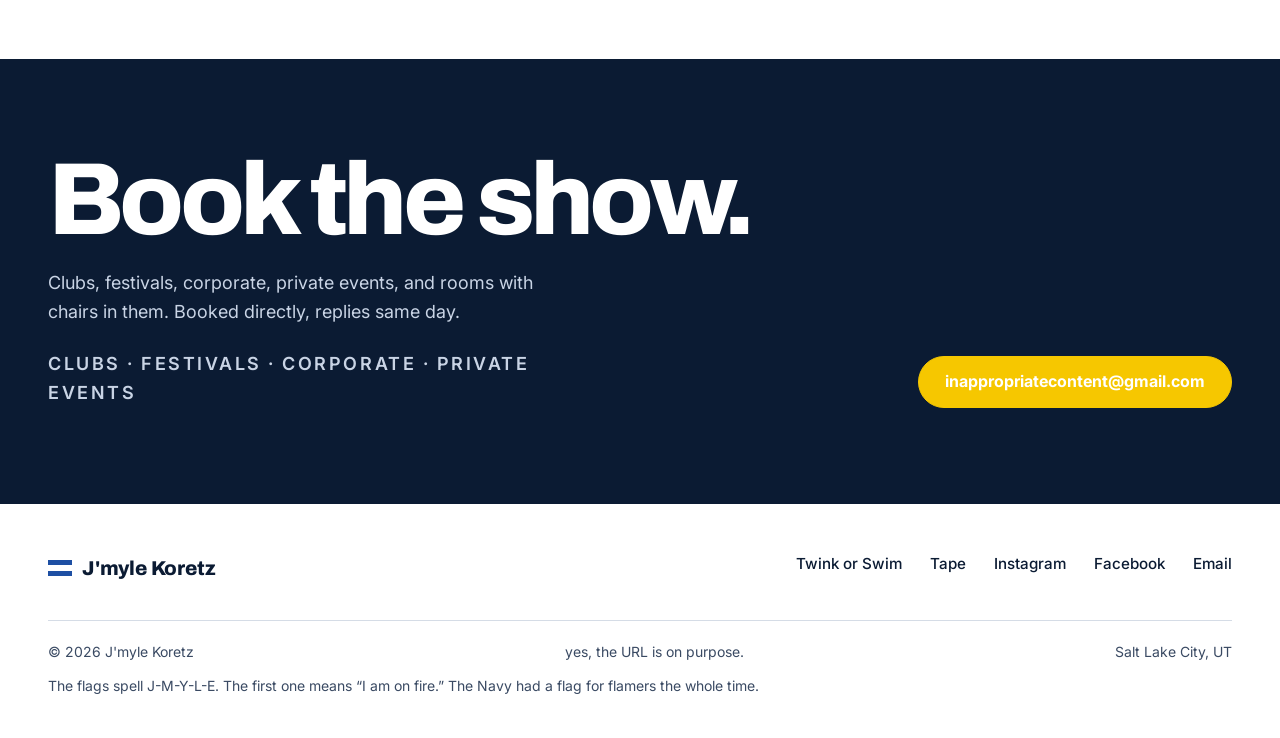
==== commit 6d00ef78: "Make the Blue set the default tape - Home page tape player loads the Blue (Mockingbird) set first - " ====
--- a/index.html
+++ b/index.html
@@ -61,19 +61,19 @@
   <div class="wrap">
     <h2 class="h2">The tape.</h2>
     <div class="set-switch" role="group" aria-label="Choose a set">
-      <button type="button" class="set-btn" data-set="clean" aria-pressed="true">Clean</button>
-      <button type="button" class="set-btn" data-set="blue" aria-pressed="false">Blue</button>
+      <button type="button" class="set-btn" data-set="clean" aria-pressed="false">Clean</button>
+      <button type="button" class="set-btn" data-set="blue" aria-pressed="true">Blue</button>
     </div>
     <div class="frame">
       <iframe id="tape-player"
-        src="https://www.youtube-nocookie.com/embed/Hfb-e0BdVHU?rel=0&modestbranding=1&start=4"
-        title="J'myle Koretz — clean set"
+        src="https://www.youtube-nocookie.com/embed/5keAHwr9SGQ?rel=0&modestbranding=1"
+        title="J'myle Koretz — club set"
         loading="lazy"
         allow="accelerometer; autoplay; clipboard-write; encrypted-media; gyroscope; picture-in-picture"
         allowfullscreen
         referrerpolicy="strict-origin-when-cross-origin"></iframe>
     </div>
-    <p class="tape-note" id="tape-note" aria-live="polite">Clean set · No profanity, corporate-safe · Laughs Comedy Club, Seattle · March 2026</p>
+    <p class="tape-note" id="tape-note" aria-live="polite">Blue set · Adult language, adult themes · Mockingbird Comedy, Seattle · October 2026</p>
   </div>
 </section>
 
@@ -180,8 +180,8 @@
       if (b.getAttribute('aria-pressed') !== 'true') show(b.dataset.set, true);
     });
   });
-  if (location.hash === '#blue') { show('blue', false); document.getElementById('tape').scrollIntoView(); }
-  if (location.hash === '#clean') { document.getElementById('tape').scrollIntoView(); }
+  if (location.hash === '#clean') { show('clean', false); document.getElementById('tape').scrollIntoView(); }
+  if (location.hash === '#blue') { document.getElementById('tape').scrollIntoView(); }
 })();
 </script>
 
--- a/site.css
+++ b/site.css
@@ -180,6 +180,18 @@
 }
 
 /* spec grid */
+/* Request-only callout (full show recording) */
+.callout {
+  margin-top: 48px; padding: clamp(24px, 4vw, 40px); background: var(--white);
+  border-top: 2px solid var(--navy); scroll-margin-top: 24px;
+  display: flex; flex-wrap: wrap; align-items: center; justify-content: space-between; gap: 24px 48px;
+}
+.callout > div { flex: 1 1 320px; max-width: 40rem; }
+.callout .h3 { margin: 8px 0 12px; }
+.callout p:not(.eyebrow) { color: var(--soft); }
+.on-navy-link { color: inherit; text-decoration: underline; text-underline-offset: 3px; }
+.on-navy-link:hover { color: var(--yellow); }
+
 .specs { display: grid; grid-template-columns: repeat(4, minmax(0, 1fr)); border-top: 2px solid var(--navy); }
 .specs div { padding: 16px 16px 18px 0; border-bottom: 1px solid var(--line); }
 .specs div + div { padding-left: 16px; border-left: 1px solid var(--line); }
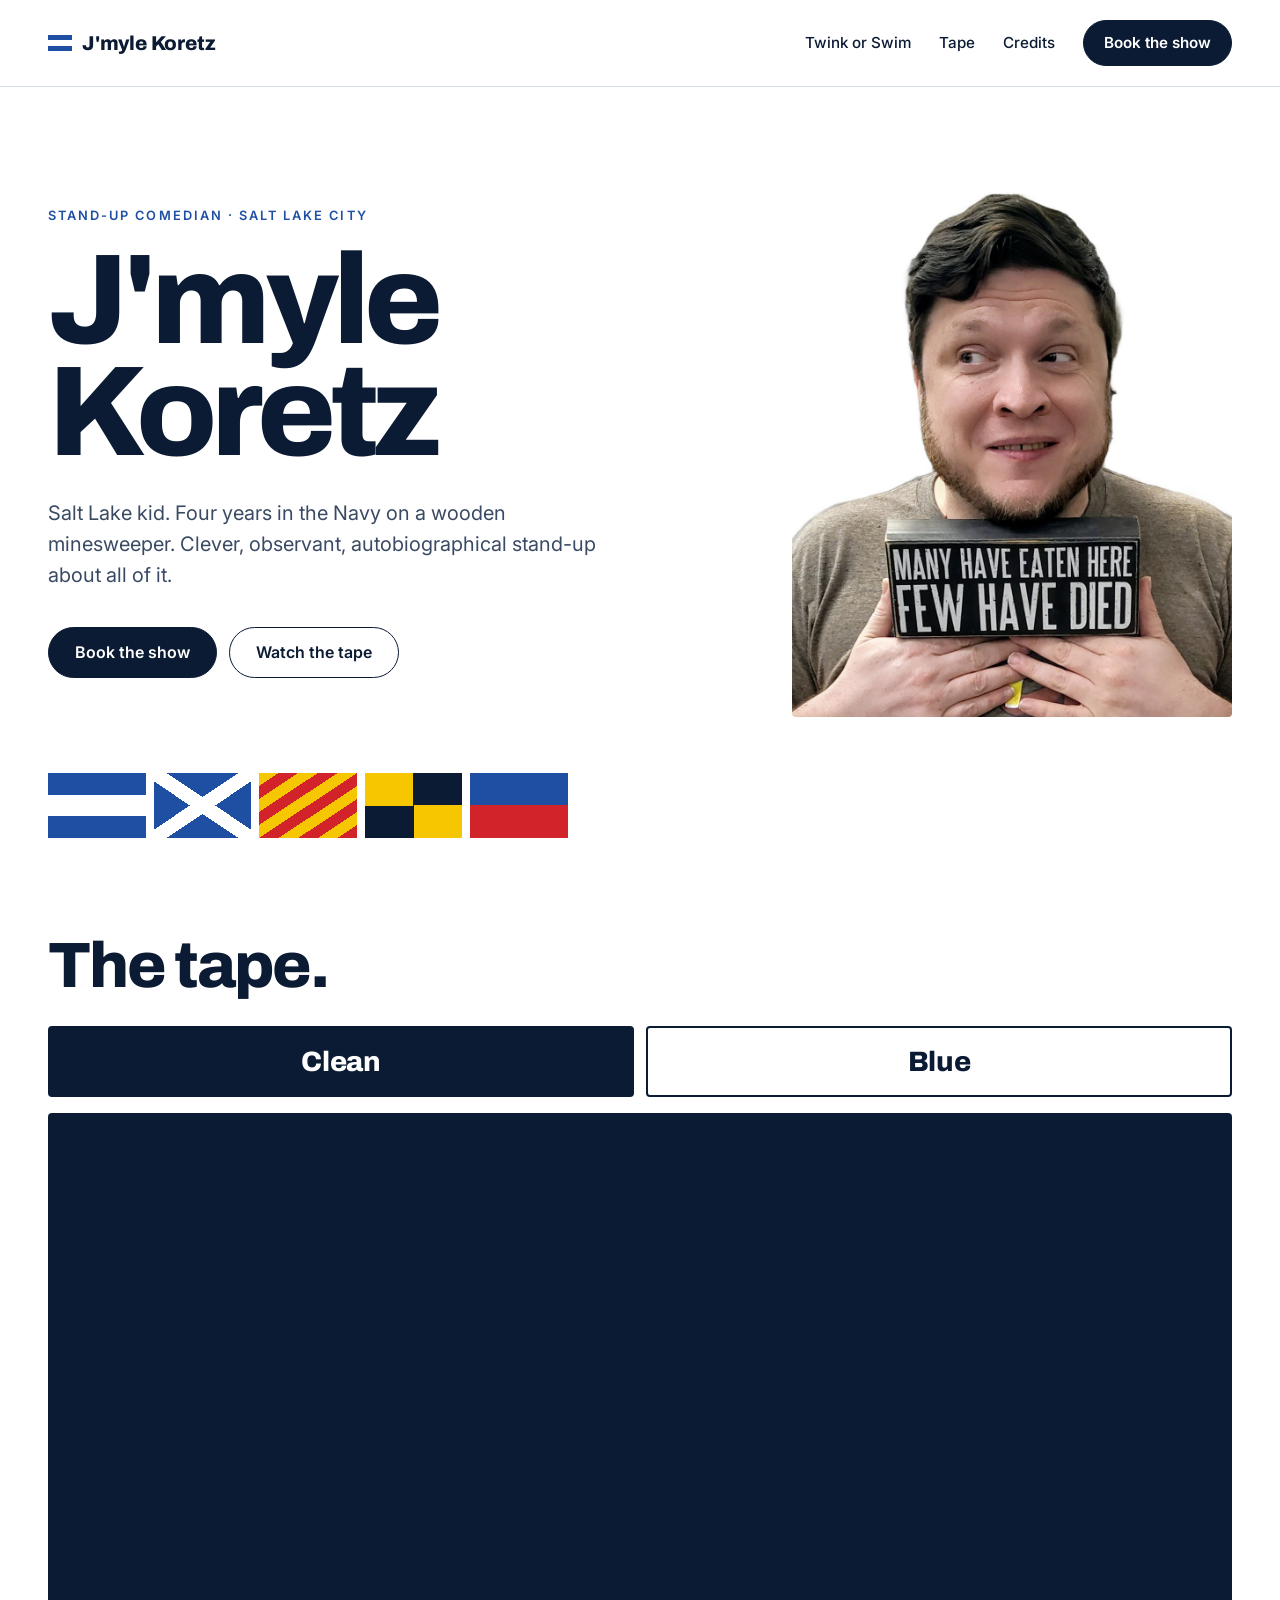
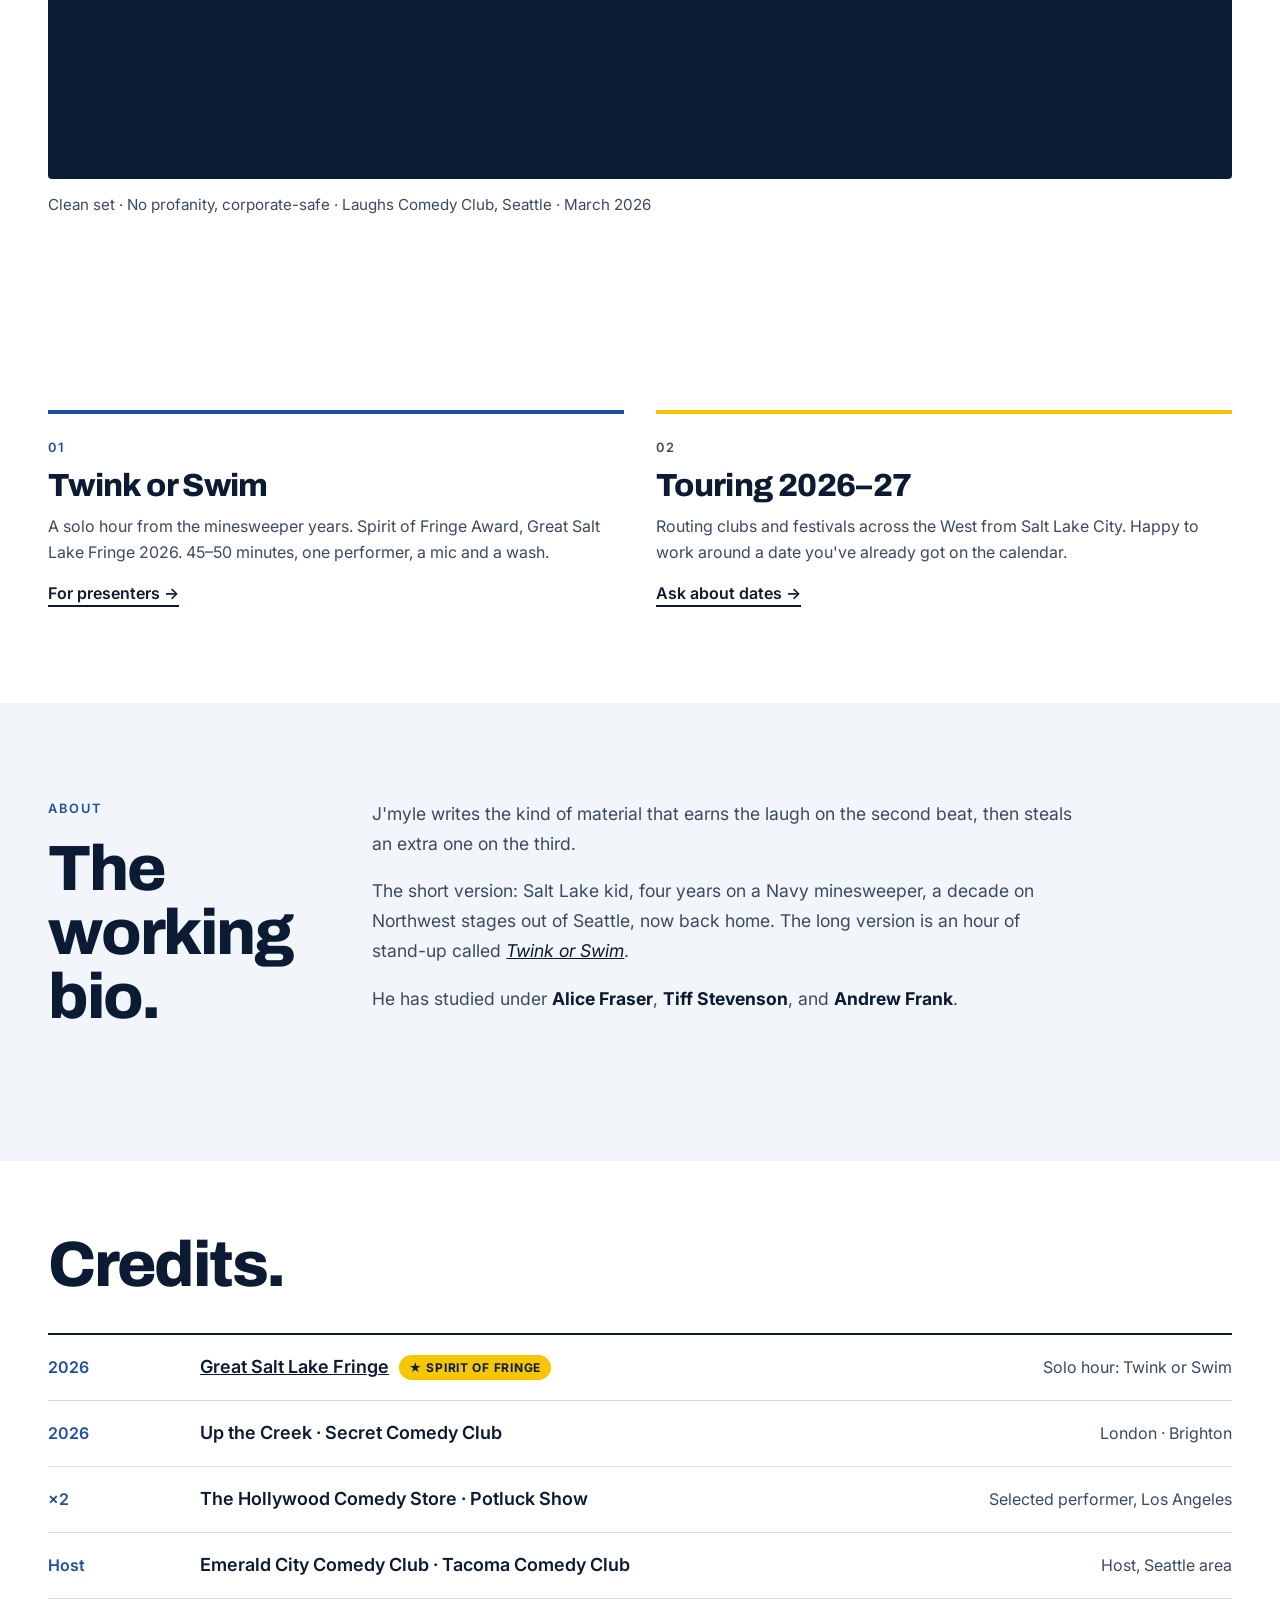
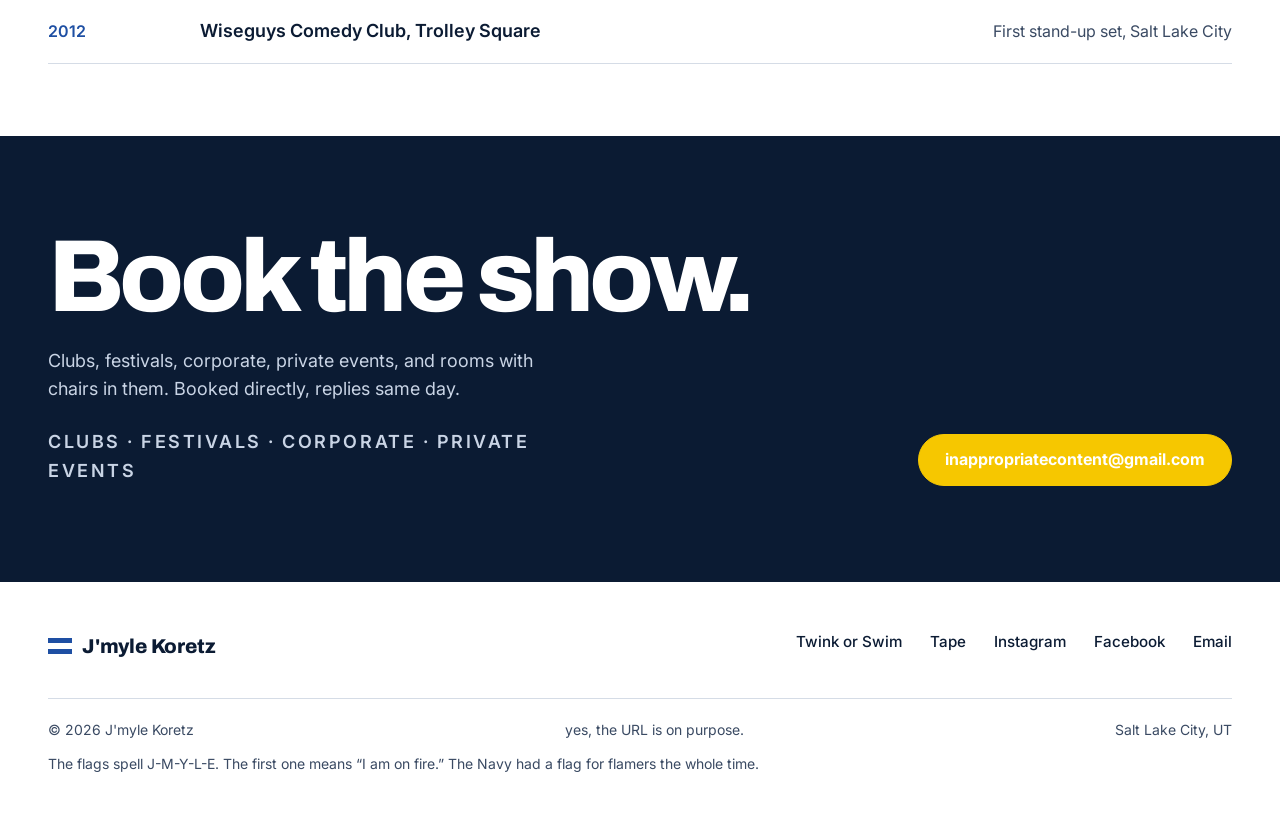
==== commit fad95562: "New headshot with a larger hero photo on desktop - Replace head.jpg with the "Many have eaten here, " ====
--- a/index.html
+++ b/index.html
@@ -44,7 +44,7 @@
       </div>
     </div>
     <div class="portrait">
-      <img src="head.jpg" alt="J'myle Koretz" width="866" height="1417">
+      <img src="head.jpg" alt="J'myle Koretz, grinning sideways while holding a sign that reads: Many have eaten here. Few have died." width="1000" height="1250">
     </div>
   </div>
 </section>
@@ -61,19 +61,19 @@
   <div class="wrap">
     <h2 class="h2">The tape.</h2>
     <div class="set-switch" role="group" aria-label="Choose a set">
-      <button type="button" class="set-btn" data-set="clean" aria-pressed="false">Clean</button>
-      <button type="button" class="set-btn" data-set="blue" aria-pressed="true">Blue</button>
+      <button type="button" class="set-btn" data-set="clean" aria-pressed="true">Clean</button>
+      <button type="button" class="set-btn" data-set="blue" aria-pressed="false">Blue</button>
     </div>
     <div class="frame">
       <iframe id="tape-player"
-        src="https://www.youtube-nocookie.com/embed/5keAHwr9SGQ?rel=0&modestbranding=1"
-        title="J'myle Koretz — club set"
+        src="https://www.youtube-nocookie.com/embed/Hfb-e0BdVHU?rel=0&modestbranding=1&start=4"
+        title="J'myle Koretz — clean set"
         loading="lazy"
         allow="accelerometer; autoplay; clipboard-write; encrypted-media; gyroscope; picture-in-picture"
         allowfullscreen
         referrerpolicy="strict-origin-when-cross-origin"></iframe>
     </div>
-    <p class="tape-note" id="tape-note" aria-live="polite">Blue set · Adult language, adult themes · Mockingbird Comedy, Seattle · October 2026</p>
+    <p class="tape-note" id="tape-note" aria-live="polite">Clean set · No profanity, corporate-safe · Laughs Comedy Club, Seattle · March 2026</p>
   </div>
 </section>
 
@@ -180,8 +180,8 @@
       if (b.getAttribute('aria-pressed') !== 'true') show(b.dataset.set, true);
     });
   });
-  if (location.hash === '#clean') { show('clean', false); document.getElementById('tape').scrollIntoView(); }
-  if (location.hash === '#blue') { document.getElementById('tape').scrollIntoView(); }
+  if (location.hash === '#blue') { show('blue', false); document.getElementById('tape').scrollIntoView(); }
+  if (location.hash === '#clean') { document.getElementById('tape').scrollIntoView(); }
 })();
 </script>
 
--- a/site.css
+++ b/site.css
@@ -96,14 +96,14 @@
 
 /* ===== Hero ===== */
 .hero .wrap {
-  display: flex; flex-wrap: wrap; align-items: flex-end; gap: 48px;
+  display: flex; flex-wrap: wrap; align-items: center; gap: 48px;
   padding-block: clamp(48px, 7vw, 80px) 56px;
 }
-.hero-main { flex: 999 1 560px; min-width: 0; }
+.hero-main { flex: 1 1 420px; min-width: 0; }
 .hero-main .lede { margin-top: 28px; }
 .hero-main .btn-row { margin-top: 36px; }
 .portrait {
-  flex: 1 1 280px; max-width: 360px; aspect-ratio: 4 / 5;
+  flex: 0 1 440px; min-width: 300px; max-width: 460px; aspect-ratio: 4 / 5;
   background: var(--panel); border-radius: 4px; overflow: hidden;
 }
 .portrait img { width: 100%; height: 100%; object-fit: cover; }
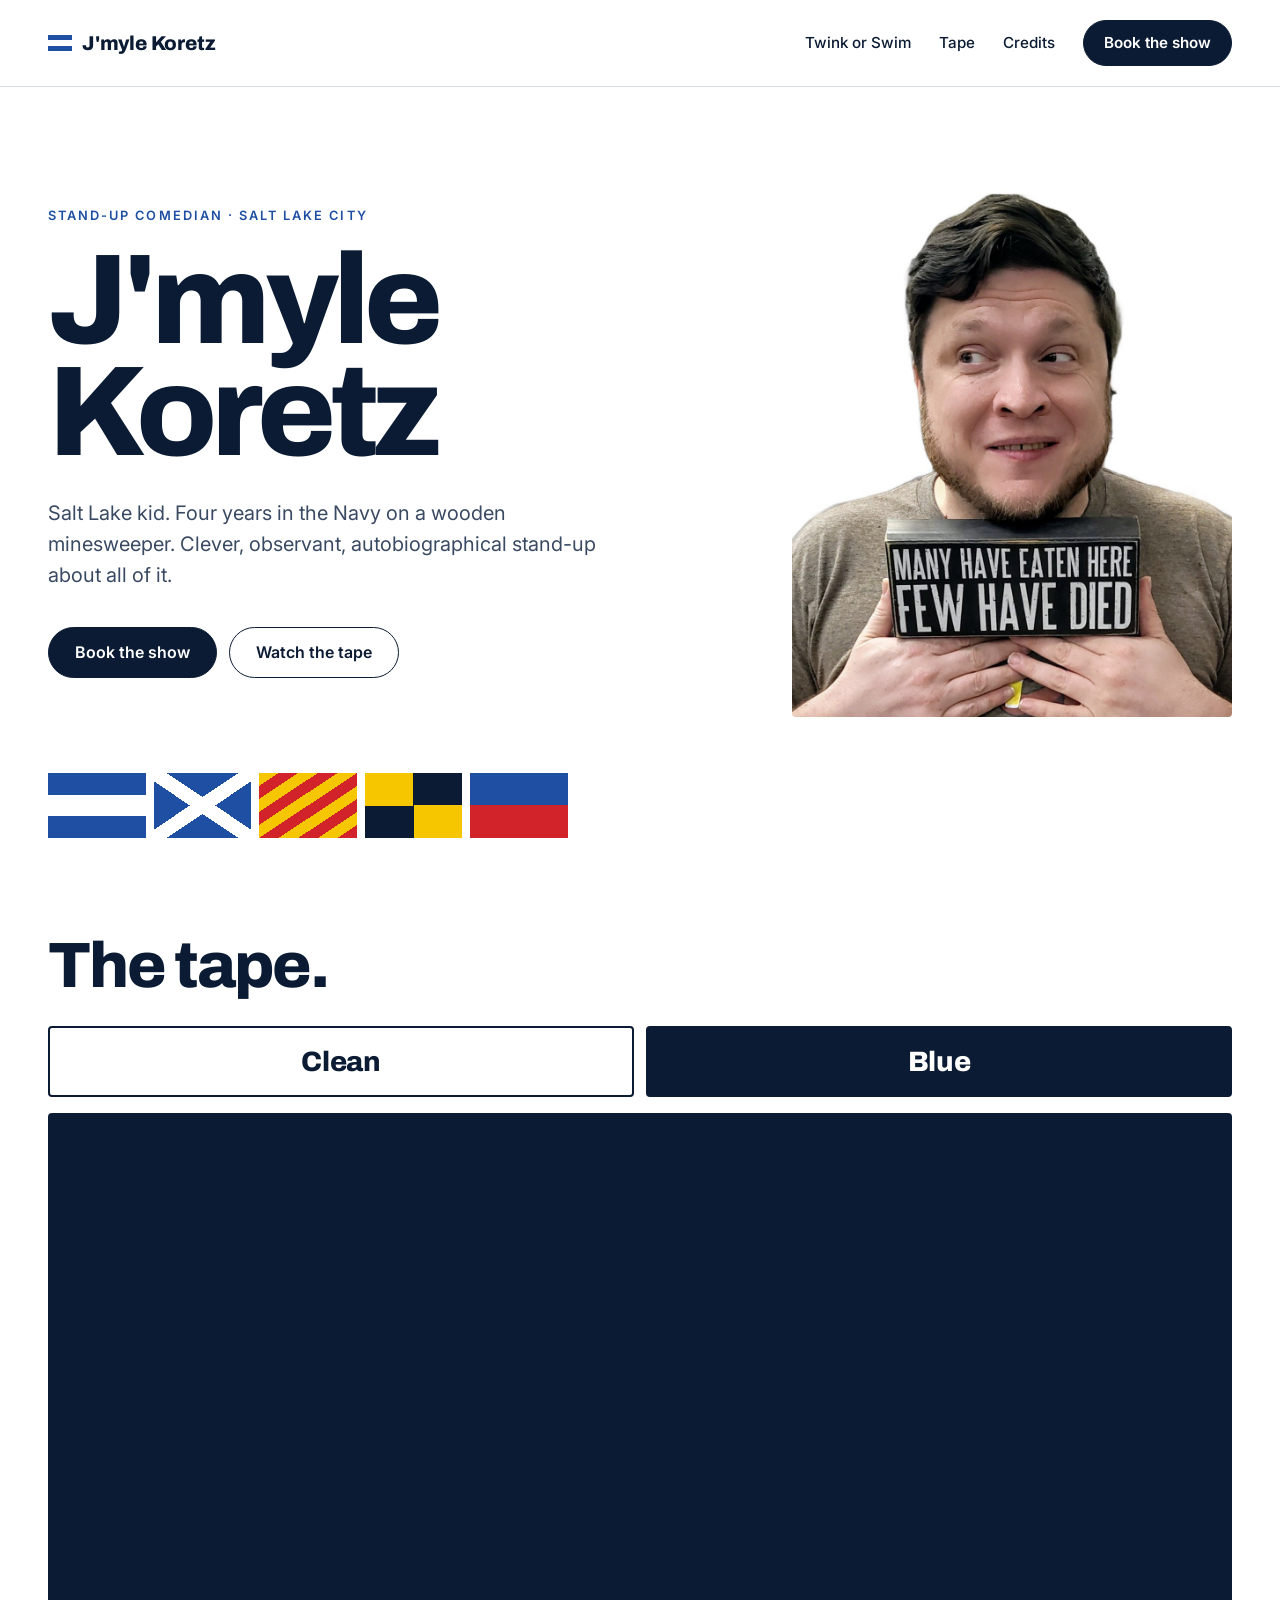
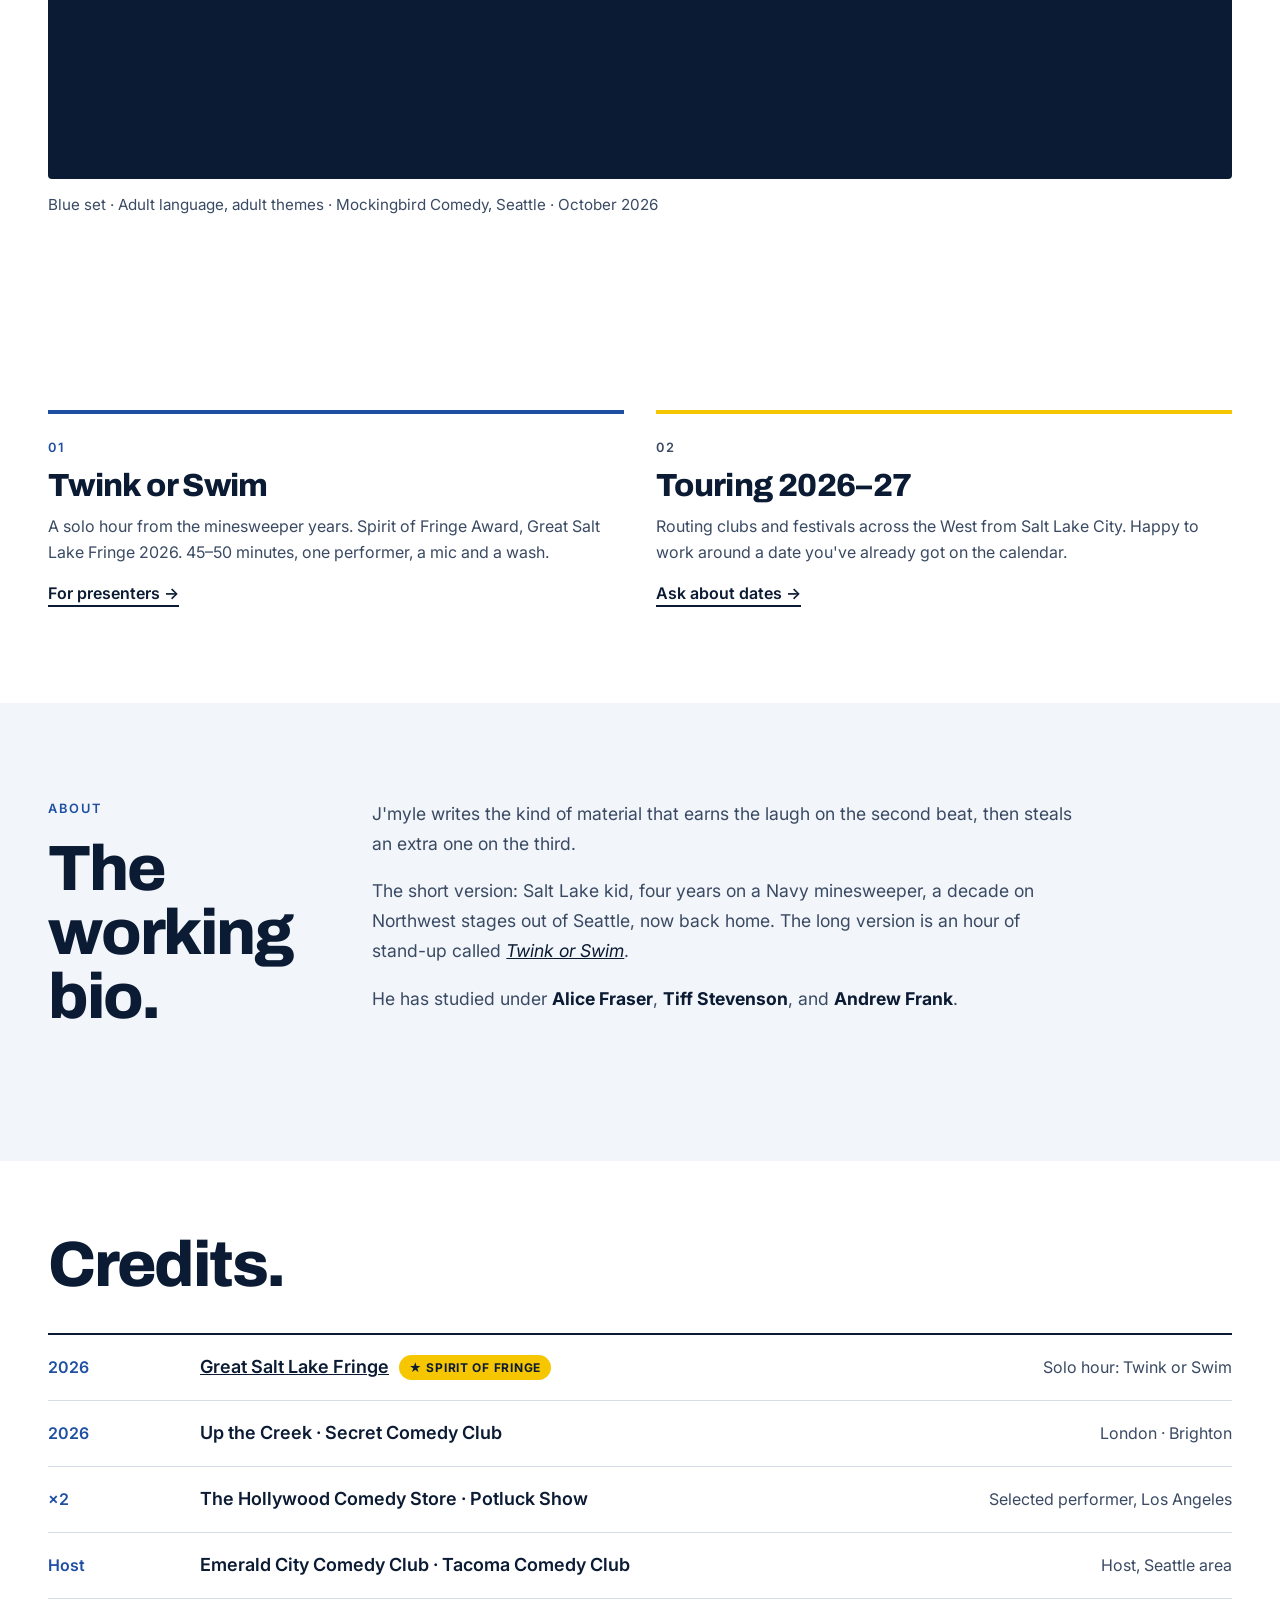
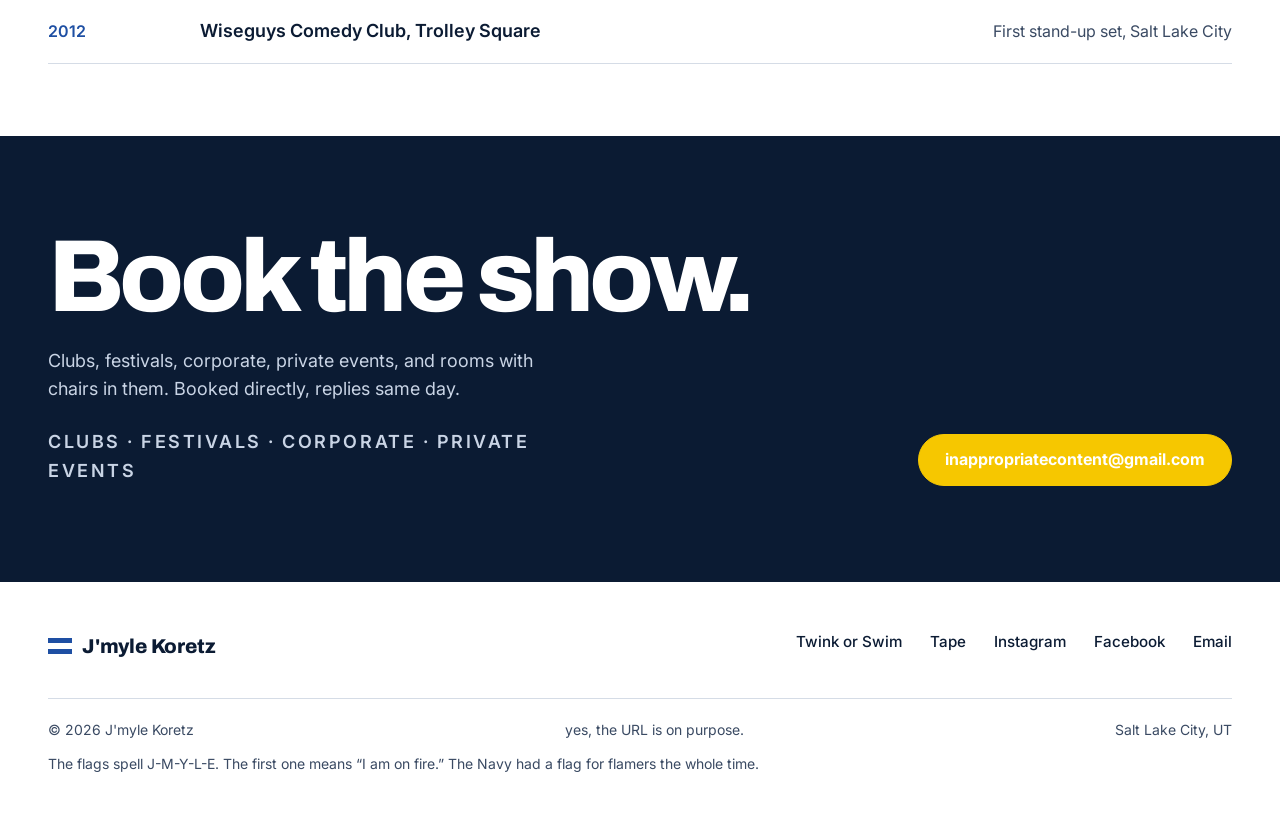
==== commit 646b7650: "Merge pull request #4 from inappropriatecontent/blue-default Make the Blue set the default tape" ====
--- a/index.html
+++ b/index.html
@@ -61,19 +61,19 @@
   <div class="wrap">
     <h2 class="h2">The tape.</h2>
     <div class="set-switch" role="group" aria-label="Choose a set">
-      <button type="button" class="set-btn" data-set="clean" aria-pressed="true">Clean</button>
-      <button type="button" class="set-btn" data-set="blue" aria-pressed="false">Blue</button>
+      <button type="button" class="set-btn" data-set="clean" aria-pressed="false">Clean</button>
+      <button type="button" class="set-btn" data-set="blue" aria-pressed="true">Blue</button>
     </div>
     <div class="frame">
       <iframe id="tape-player"
-        src="https://www.youtube-nocookie.com/embed/Hfb-e0BdVHU?rel=0&modestbranding=1&start=4"
-        title="J'myle Koretz — clean set"
+        src="https://www.youtube-nocookie.com/embed/5keAHwr9SGQ?rel=0&modestbranding=1"
+        title="J'myle Koretz — club set"
         loading="lazy"
         allow="accelerometer; autoplay; clipboard-write; encrypted-media; gyroscope; picture-in-picture"
         allowfullscreen
         referrerpolicy="strict-origin-when-cross-origin"></iframe>
     </div>
-    <p class="tape-note" id="tape-note" aria-live="polite">Clean set · No profanity, corporate-safe · Laughs Comedy Club, Seattle · March 2026</p>
+    <p class="tape-note" id="tape-note" aria-live="polite">Blue set · Adult language, adult themes · Mockingbird Comedy, Seattle · October 2026</p>
   </div>
 </section>
 
@@ -180,8 +180,8 @@
       if (b.getAttribute('aria-pressed') !== 'true') show(b.dataset.set, true);
     });
   });
-  if (location.hash === '#blue') { show('blue', false); document.getElementById('tape').scrollIntoView(); }
-  if (location.hash === '#clean') { document.getElementById('tape').scrollIntoView(); }
+  if (location.hash === '#clean') { show('clean', false); document.getElementById('tape').scrollIntoView(); }
+  if (location.hash === '#blue') { document.getElementById('tape').scrollIntoView(); }
 })();
 </script>
 
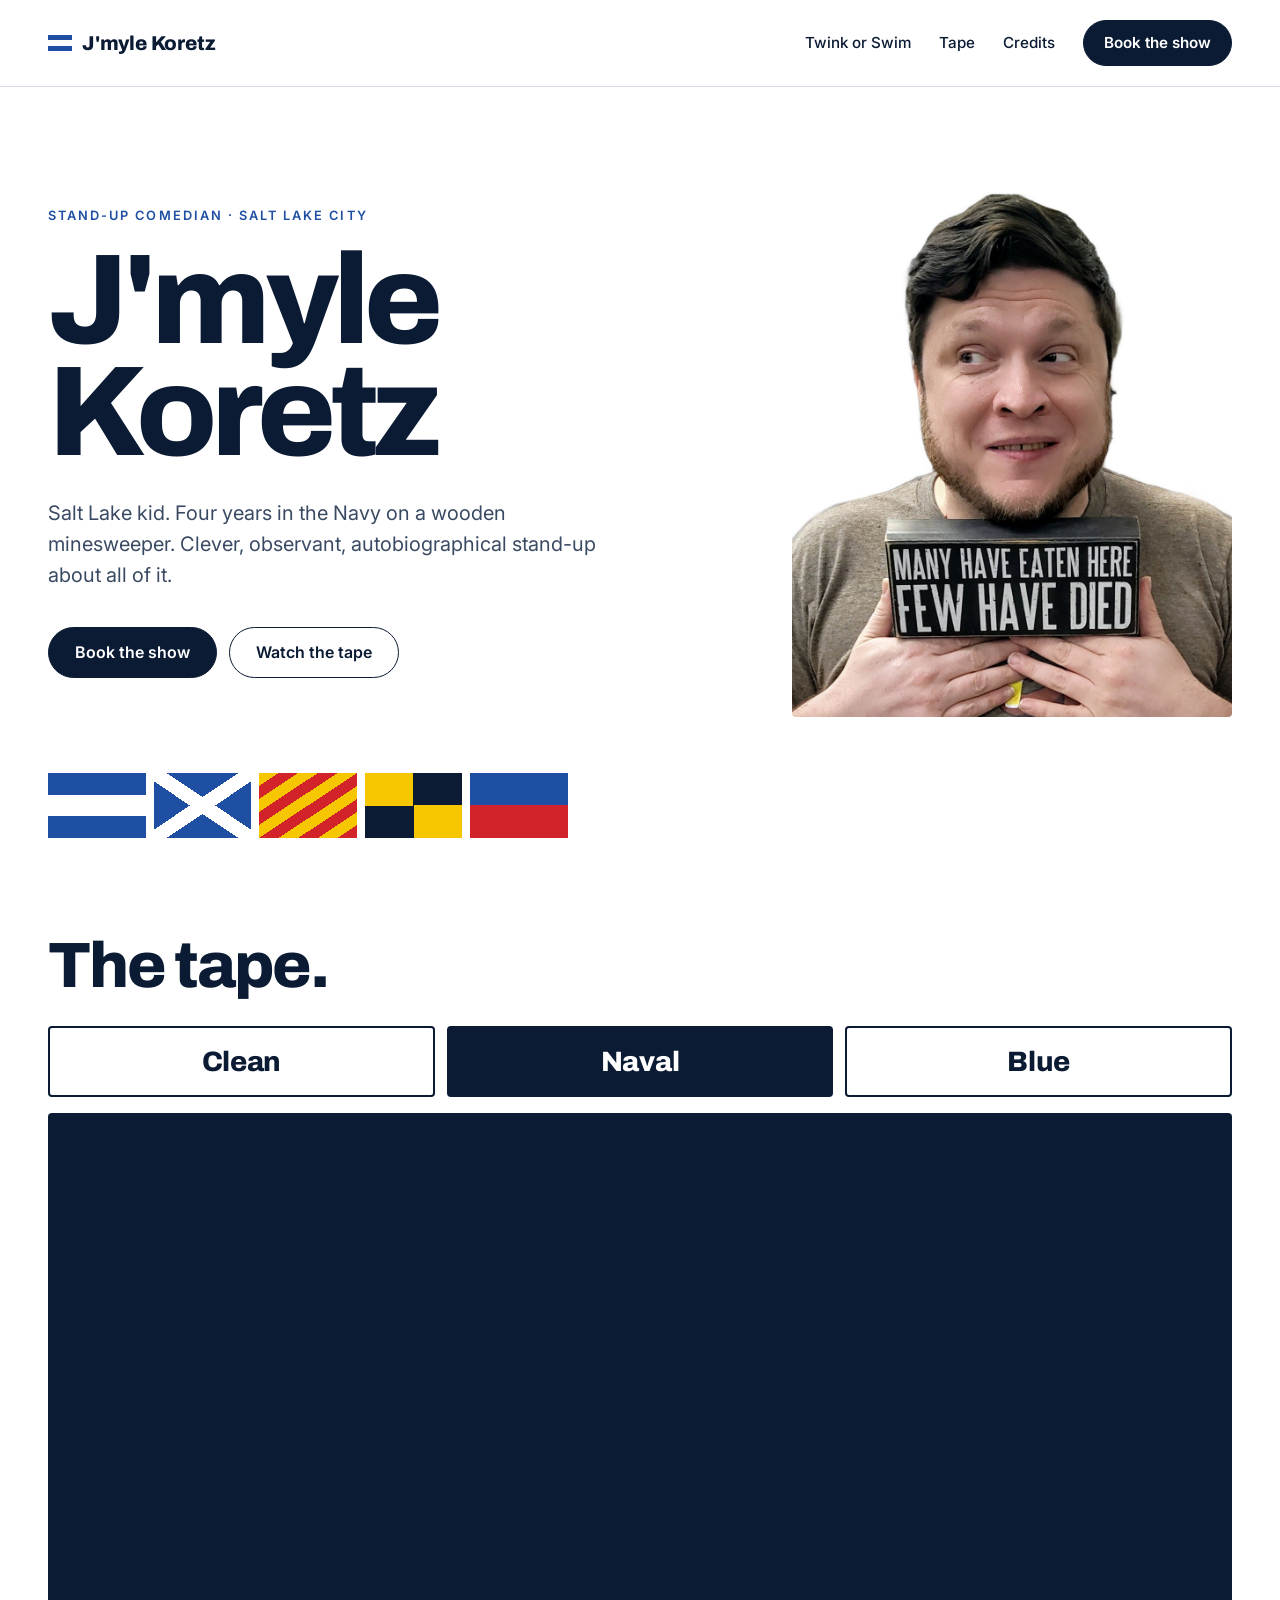
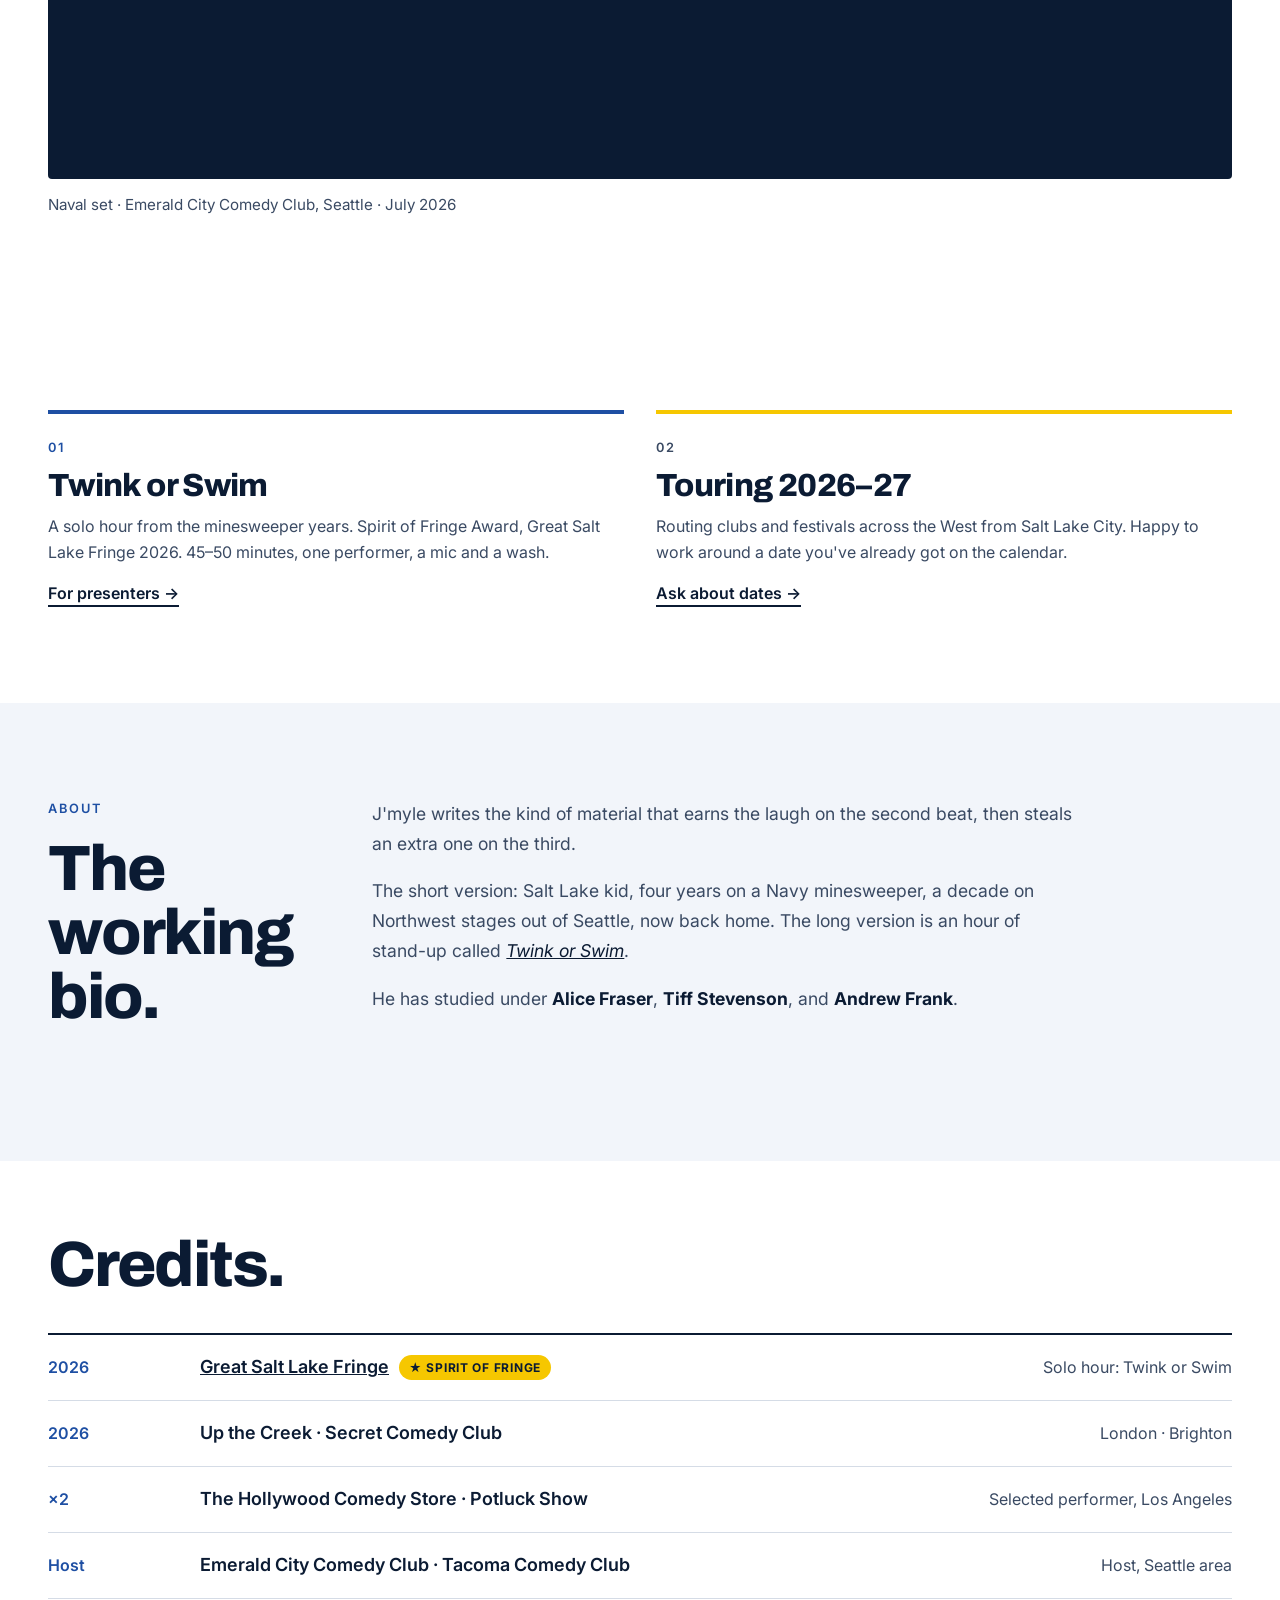
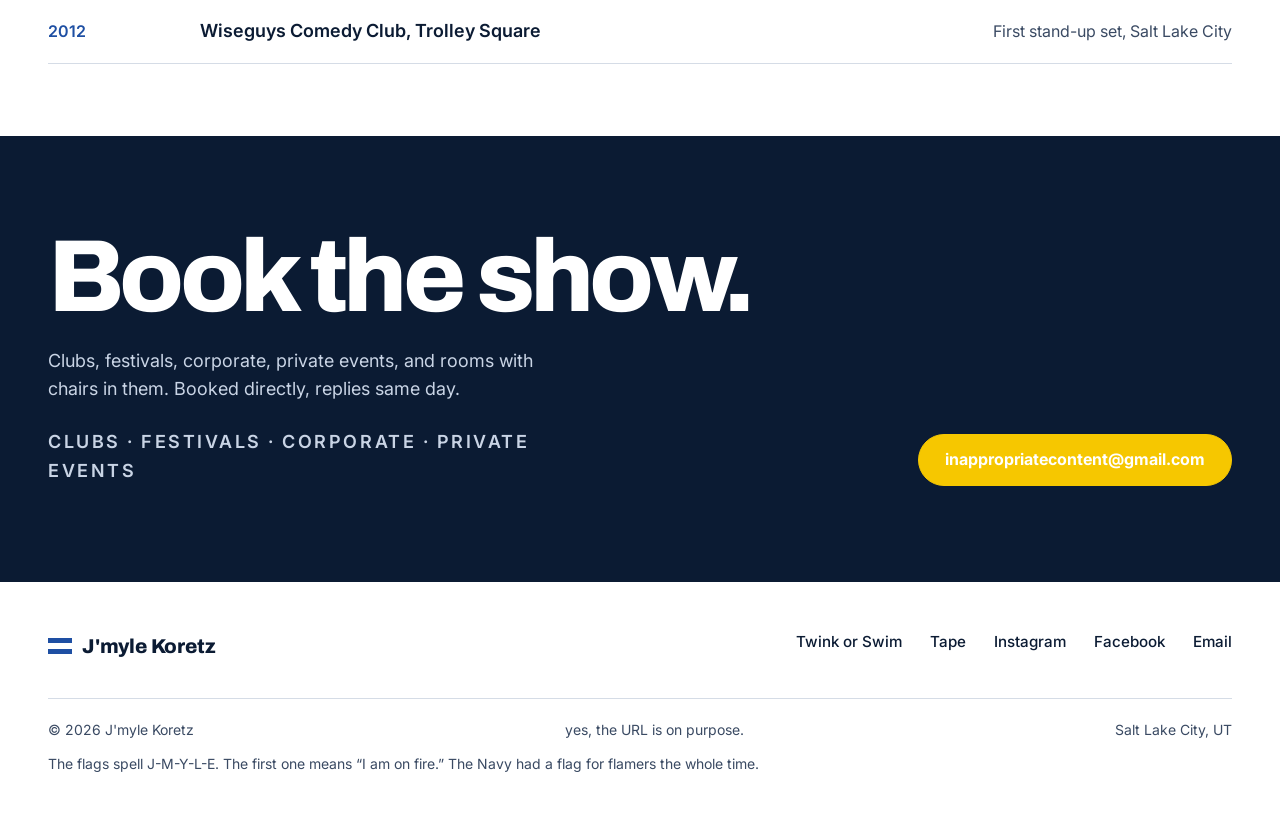
==== commit 8389b6ec: "Add the Naval set to the tape and make it the default New Naval tape (Emerald City Comedy Club, Seat" ====
--- a/index.html
+++ b/index.html
@@ -62,18 +62,19 @@
     <h2 class="h2">The tape.</h2>
     <div class="set-switch" role="group" aria-label="Choose a set">
       <button type="button" class="set-btn" data-set="clean" aria-pressed="false">Clean</button>
-      <button type="button" class="set-btn" data-set="blue" aria-pressed="true">Blue</button>
+      <button type="button" class="set-btn" data-set="naval" aria-pressed="true">Naval</button>
+      <button type="button" class="set-btn" data-set="blue" aria-pressed="false">Blue</button>
     </div>
     <div class="frame">
       <iframe id="tape-player"
-        src="https://www.youtube-nocookie.com/embed/5keAHwr9SGQ?rel=0&modestbranding=1"
-        title="J'myle Koretz — club set"
+        src="https://www.youtube-nocookie.com/embed/PrYrddgGwAY?rel=0&modestbranding=1"
+        title="J'myle Koretz — naval set"
         loading="lazy"
         allow="accelerometer; autoplay; clipboard-write; encrypted-media; gyroscope; picture-in-picture"
         allowfullscreen
         referrerpolicy="strict-origin-when-cross-origin"></iframe>
     </div>
-    <p class="tape-note" id="tape-note" aria-live="polite">Blue set · Adult language, adult themes · Mockingbird Comedy, Seattle · October 2026</p>
+    <p class="tape-note" id="tape-note" aria-live="polite">Naval set · Emerald City Comedy Club, Seattle · July 2026</p>
   </div>
 </section>
 
@@ -161,6 +162,8 @@
   var sets = {
     clean: { id: 'Hfb-e0BdVHU', start: 4, title: "J'myle Koretz — clean set",
              note: 'Clean set · No profanity, corporate-safe · Laughs Comedy Club, Seattle · March 2026' },
+    naval: { id: 'PrYrddgGwAY', title: "J'myle Koretz — naval set",
+             note: 'Naval set · Emerald City Comedy Club, Seattle · July 2026' },
     blue:  { id: '5keAHwr9SGQ', title: "J'myle Koretz — club set",
              note: 'Blue set · Adult language, adult themes · Mockingbird Comedy, Seattle · October 2026' }
   };
@@ -180,8 +183,10 @@
       if (b.getAttribute('aria-pressed') !== 'true') show(b.dataset.set, true);
     });
   });
-  if (location.hash === '#clean') { show('clean', false); document.getElementById('tape').scrollIntoView(); }
-  if (location.hash === '#blue') { document.getElementById('tape').scrollIntoView(); }
+  // Naval is the default tape; #clean or #blue (any case) opens that set instead.
+  var wanted = location.hash.slice(1).toLowerCase();
+  if (wanted === 'clean' || wanted === 'blue') show(wanted, false);
+  if (sets[wanted]) document.getElementById('tape').scrollIntoView();
 })();
 </script>
 
--- a/site.css
+++ b/site.css
@@ -212,10 +212,10 @@
 .frame iframe { position: absolute; inset: 0; width: 100%; height: 100%; border: 0; }
 .video h3 { margin-top: 18px; font-size: 1.25rem; font-weight: 600; display: flex; flex-wrap: wrap; gap: 10px; align-items: center; }
 .video p { color: var(--soft); margin-top: 4px; }
-/* ===== Home page tape player: one frame, two sets ===== */
+/* ===== Home page tape player: one frame, three sets ===== */
 .tape { scroll-margin-top: 16px; }
 .tape .h2 { margin-bottom: 28px; }
-.set-switch { display: grid; grid-template-columns: 1fr 1fr; gap: 12px; margin-bottom: 16px; }
+.set-switch { display: grid; grid-template-columns: repeat(3, 1fr); gap: 12px; margin-bottom: 16px; }
 .set-btn {
   font-family: var(--display); font-weight: 800; font-size: clamp(1.25rem, 3vw, 1.75rem); letter-spacing: -0.01em;
   padding: 18px 16px; border: 2px solid var(--navy); border-radius: 4px;
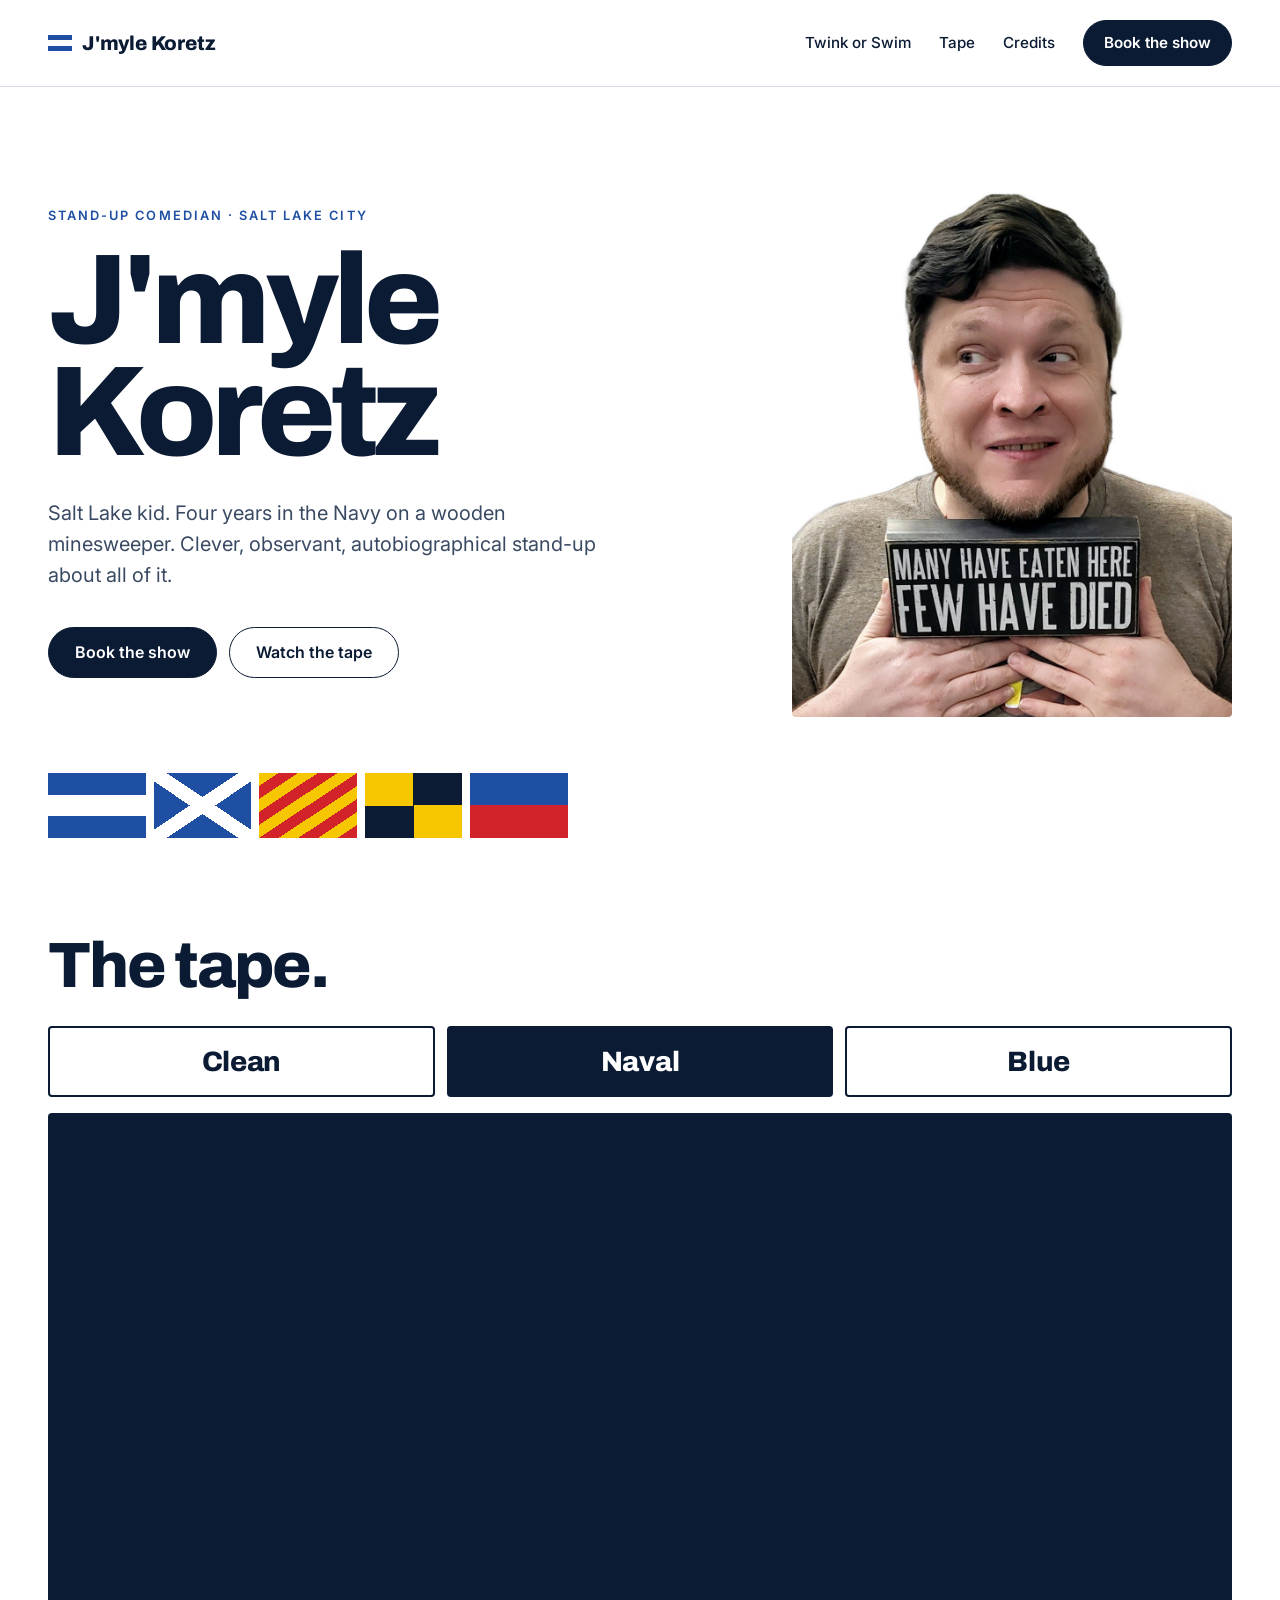
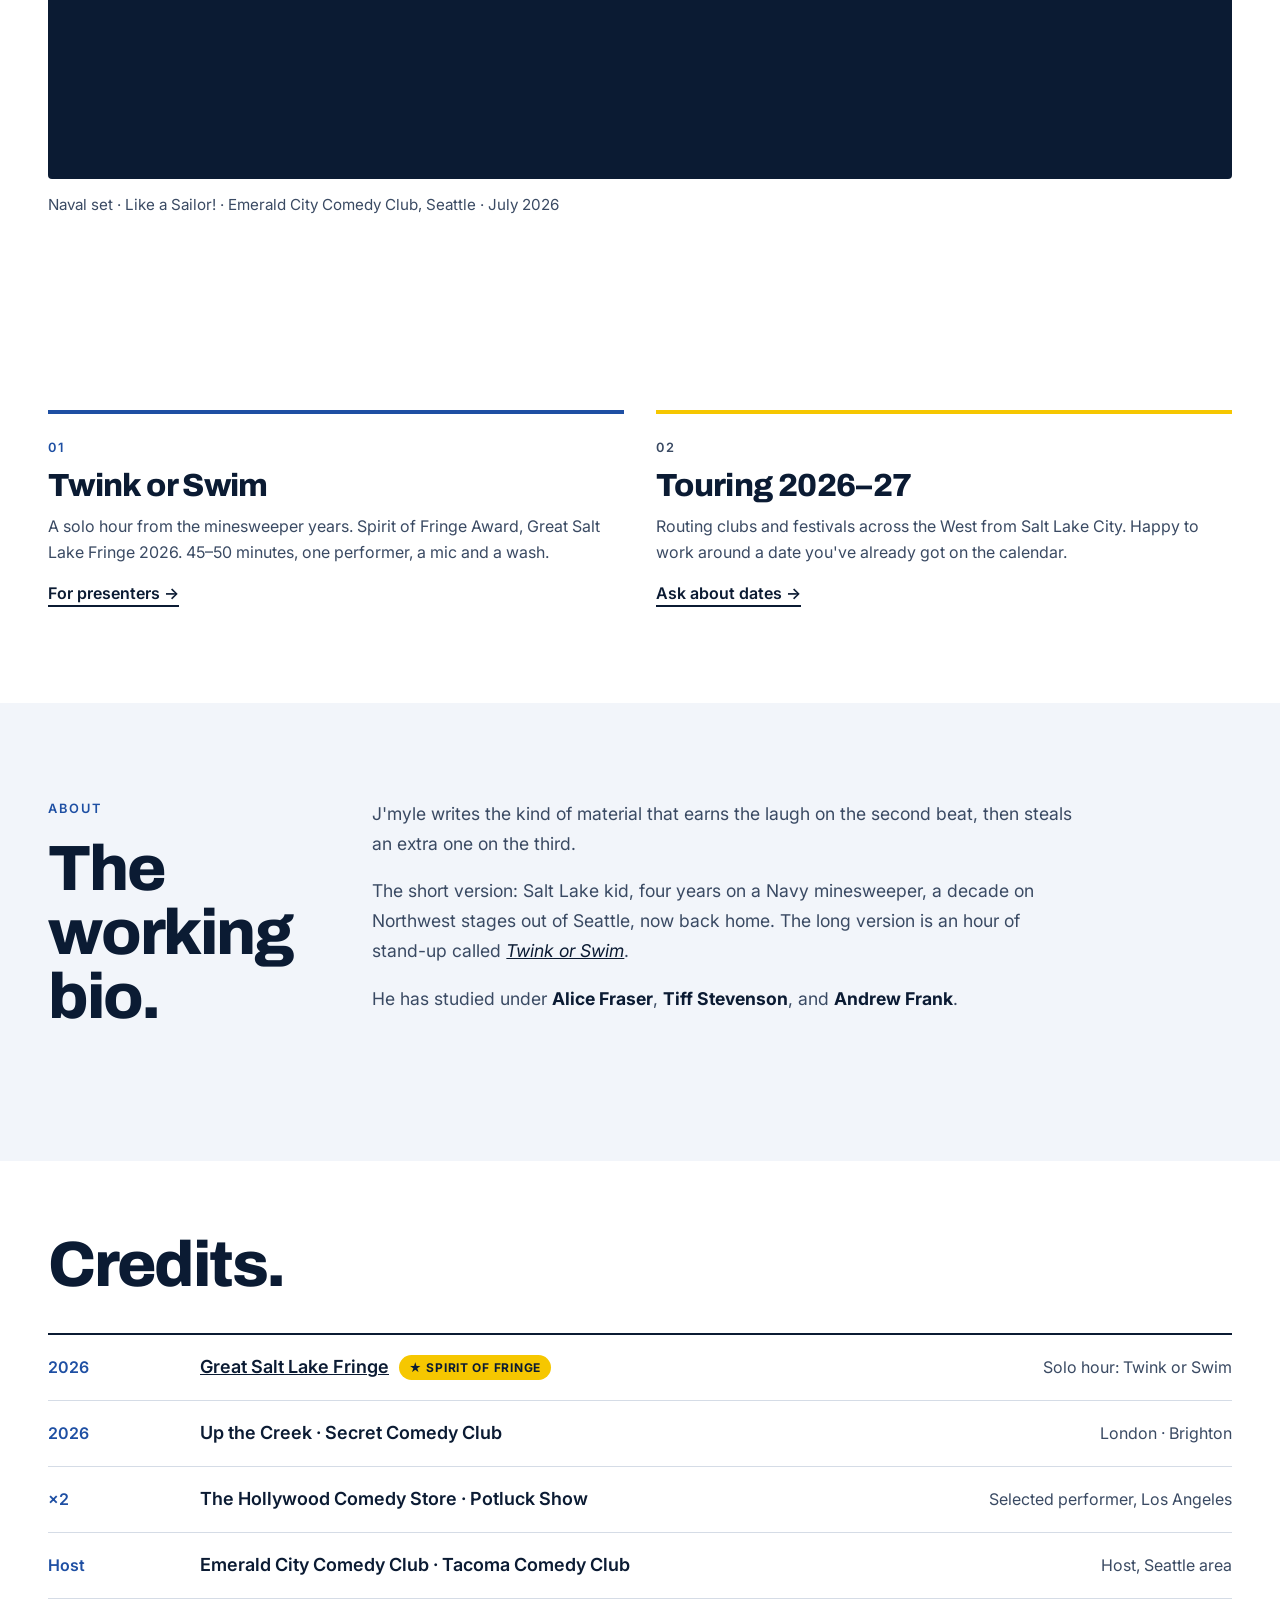
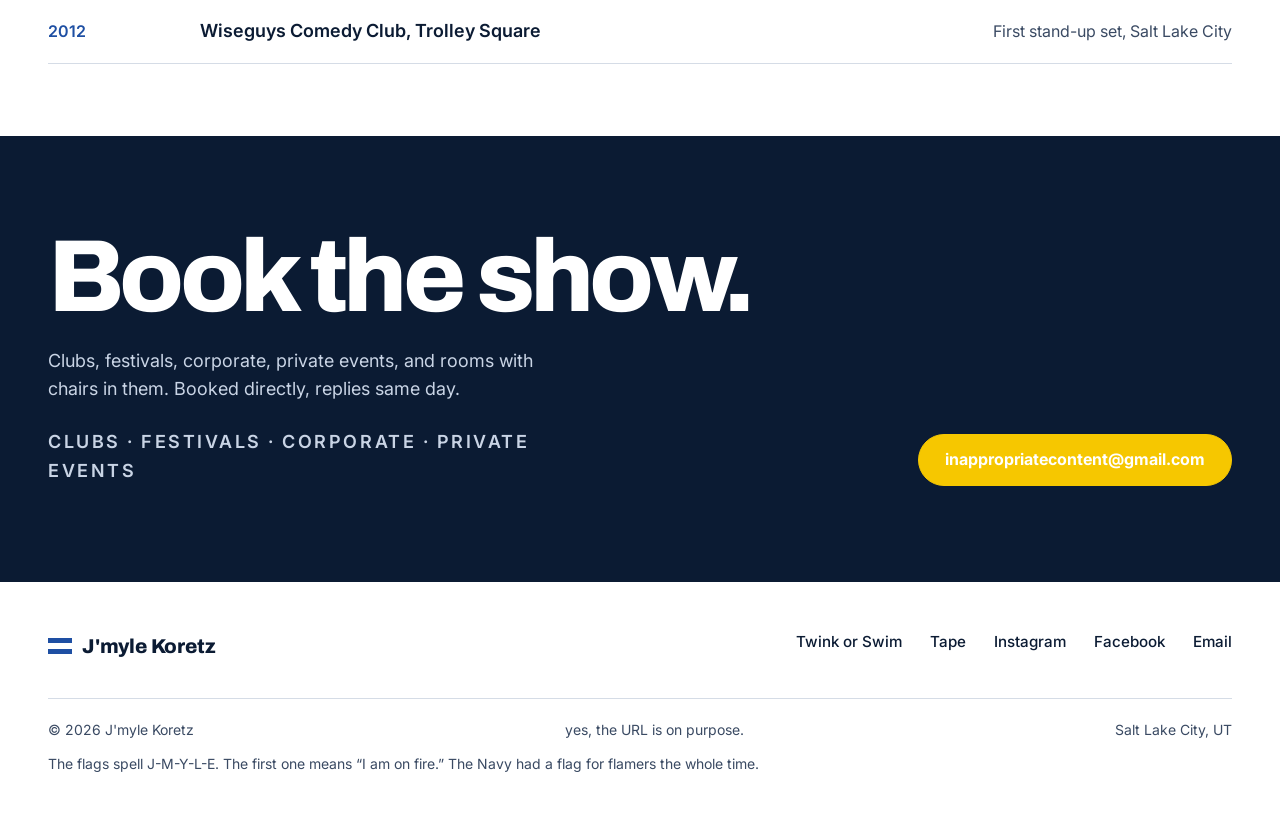
==== commit bd804754: "Add the Naval set's content note Co-Authored-By: Claude Opus 5.5 <noreply@anthropic.com> Claude-Sess" ====
--- a/index.html
+++ b/index.html
@@ -74,7 +74,7 @@
         allowfullscreen
         referrerpolicy="strict-origin-when-cross-origin"></iframe>
     </div>
-    <p class="tape-note" id="tape-note" aria-live="polite">Naval set · Emerald City Comedy Club, Seattle · July 2026</p>
+    <p class="tape-note" id="tape-note" aria-live="polite">Naval set · Like a Sailor! · Emerald City Comedy Club, Seattle · July 2026</p>
   </div>
 </section>
 
@@ -163,7 +163,7 @@
     clean: { id: 'Hfb-e0BdVHU', start: 4, title: "J'myle Koretz — clean set",
              note: 'Clean set · No profanity, corporate-safe · Laughs Comedy Club, Seattle · March 2026' },
     naval: { id: 'PrYrddgGwAY', title: "J'myle Koretz — naval set",
-             note: 'Naval set · Emerald City Comedy Club, Seattle · July 2026' },
+             note: 'Naval set · Like a Sailor! · Emerald City Comedy Club, Seattle · July 2026' },
     blue:  { id: '5keAHwr9SGQ', title: "J'myle Koretz — club set",
              note: 'Blue set · Adult language, adult themes · Mockingbird Comedy, Seattle · October 2026' }
   };
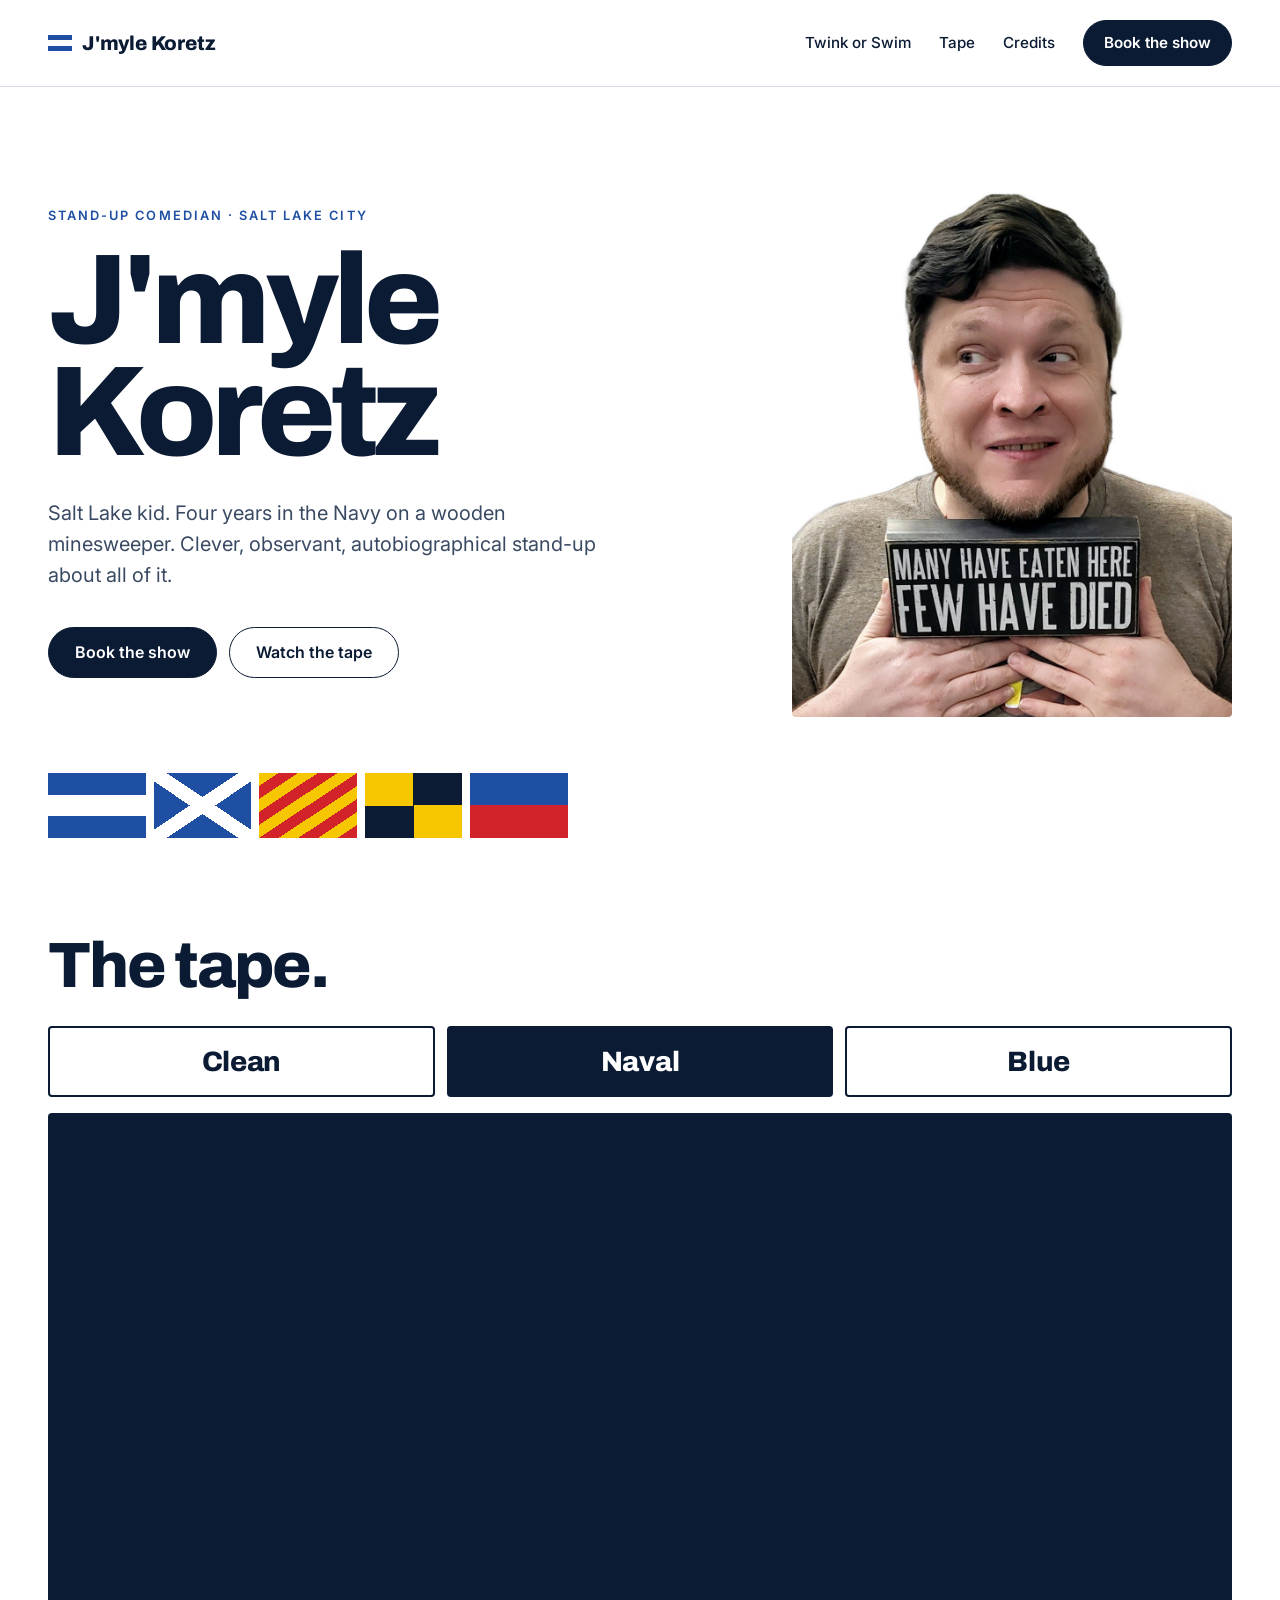
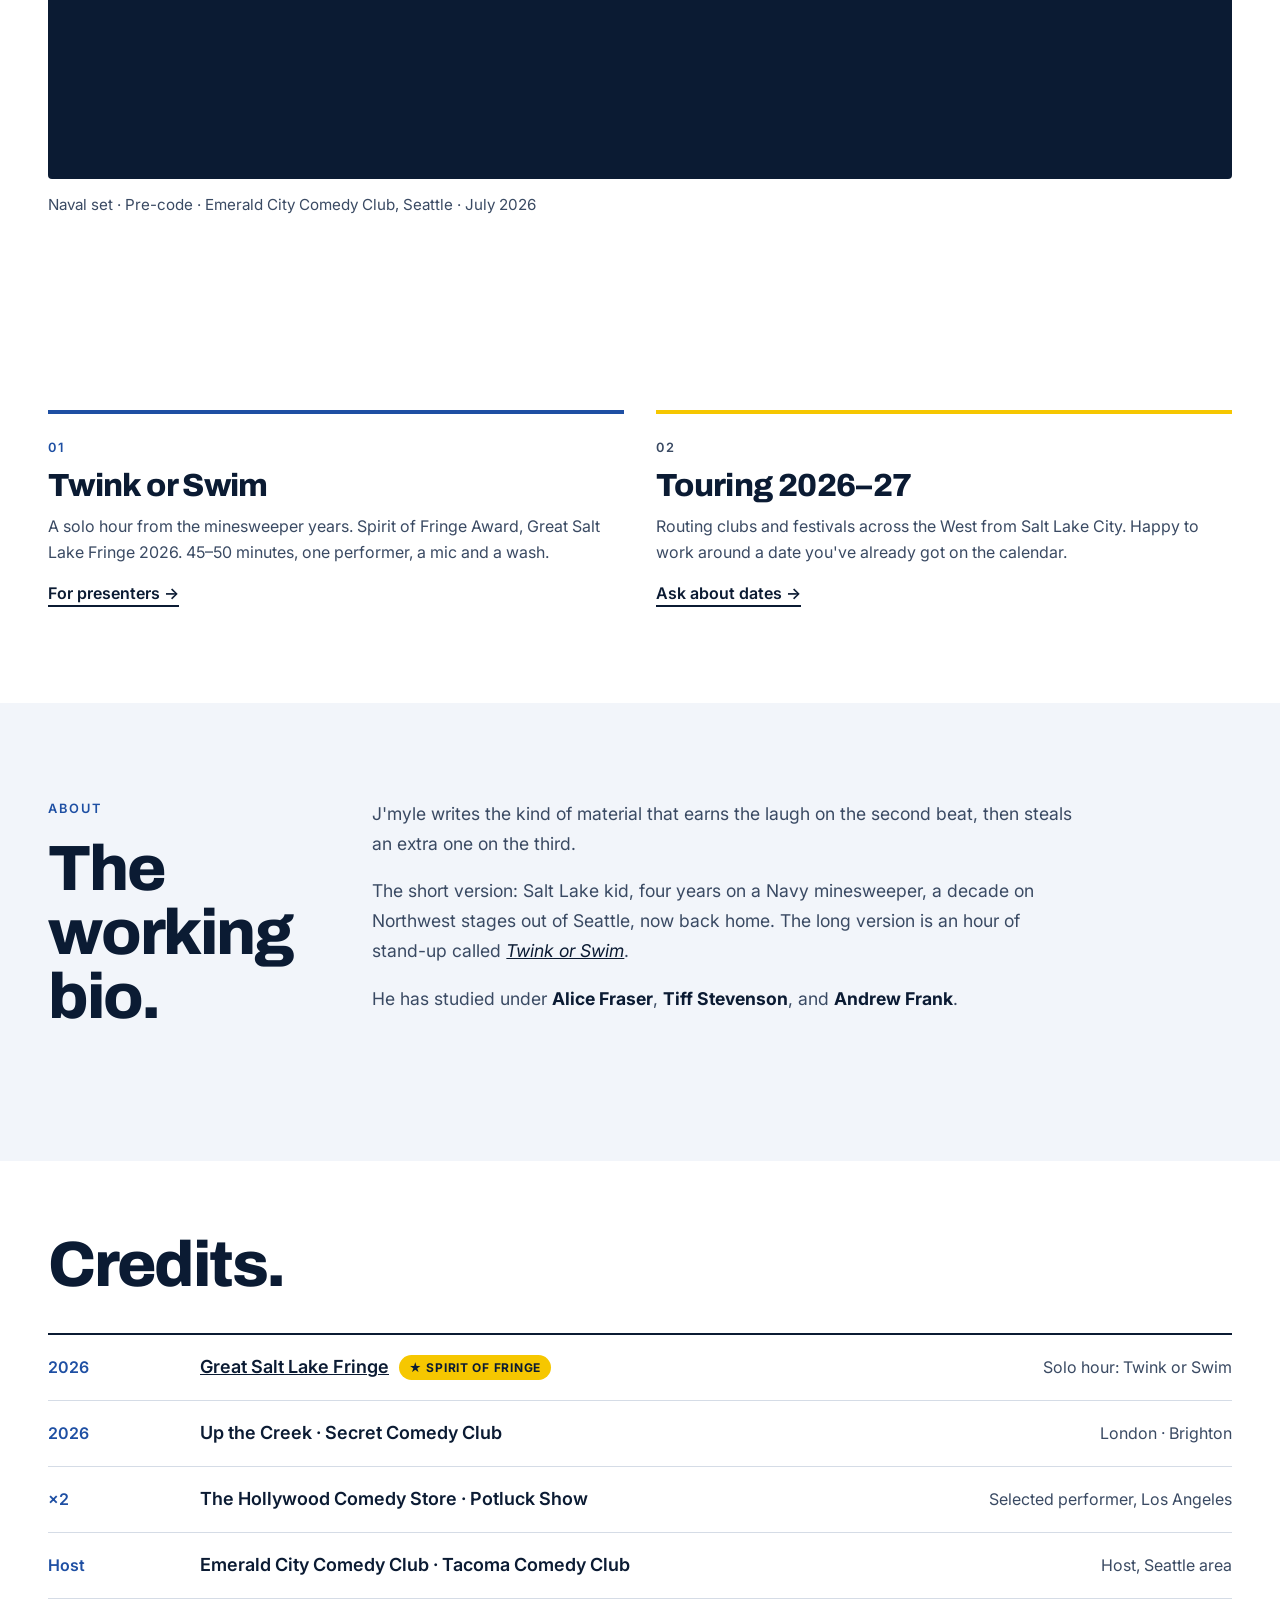
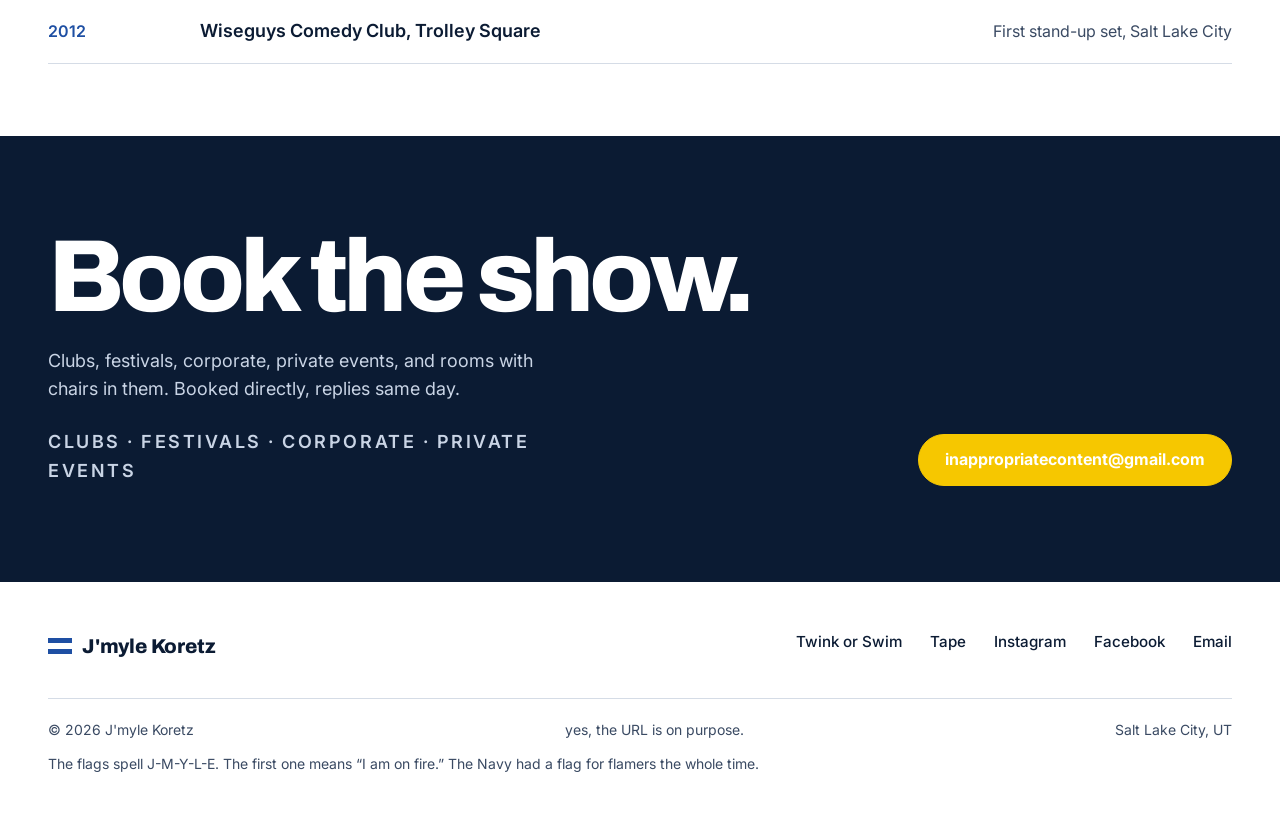
==== commit 23479acd: "Change the Naval set's content note to Pre-code Co-Authored-By: Claude Opus 5.5 <noreply@anthropic.c" ====
--- a/index.html
+++ b/index.html
@@ -74,7 +74,7 @@
         allowfullscreen
         referrerpolicy="strict-origin-when-cross-origin"></iframe>
     </div>
-    <p class="tape-note" id="tape-note" aria-live="polite">Naval set · Like a Sailor! · Emerald City Comedy Club, Seattle · July 2026</p>
+    <p class="tape-note" id="tape-note" aria-live="polite">Naval set · Pre-code · Emerald City Comedy Club, Seattle · July 2026</p>
   </div>
 </section>
 
@@ -163,7 +163,7 @@
     clean: { id: 'Hfb-e0BdVHU', start: 4, title: "J'myle Koretz — clean set",
              note: 'Clean set · No profanity, corporate-safe · Laughs Comedy Club, Seattle · March 2026' },
     naval: { id: 'PrYrddgGwAY', title: "J'myle Koretz — naval set",
-             note: 'Naval set · Like a Sailor! · Emerald City Comedy Club, Seattle · July 2026' },
+             note: 'Naval set · Pre-code · Emerald City Comedy Club, Seattle · July 2026' },
     blue:  { id: '5keAHwr9SGQ', title: "J'myle Koretz — club set",
              note: 'Blue set · Adult language, adult themes · Mockingbird Comedy, Seattle · October 2026' }
   };
